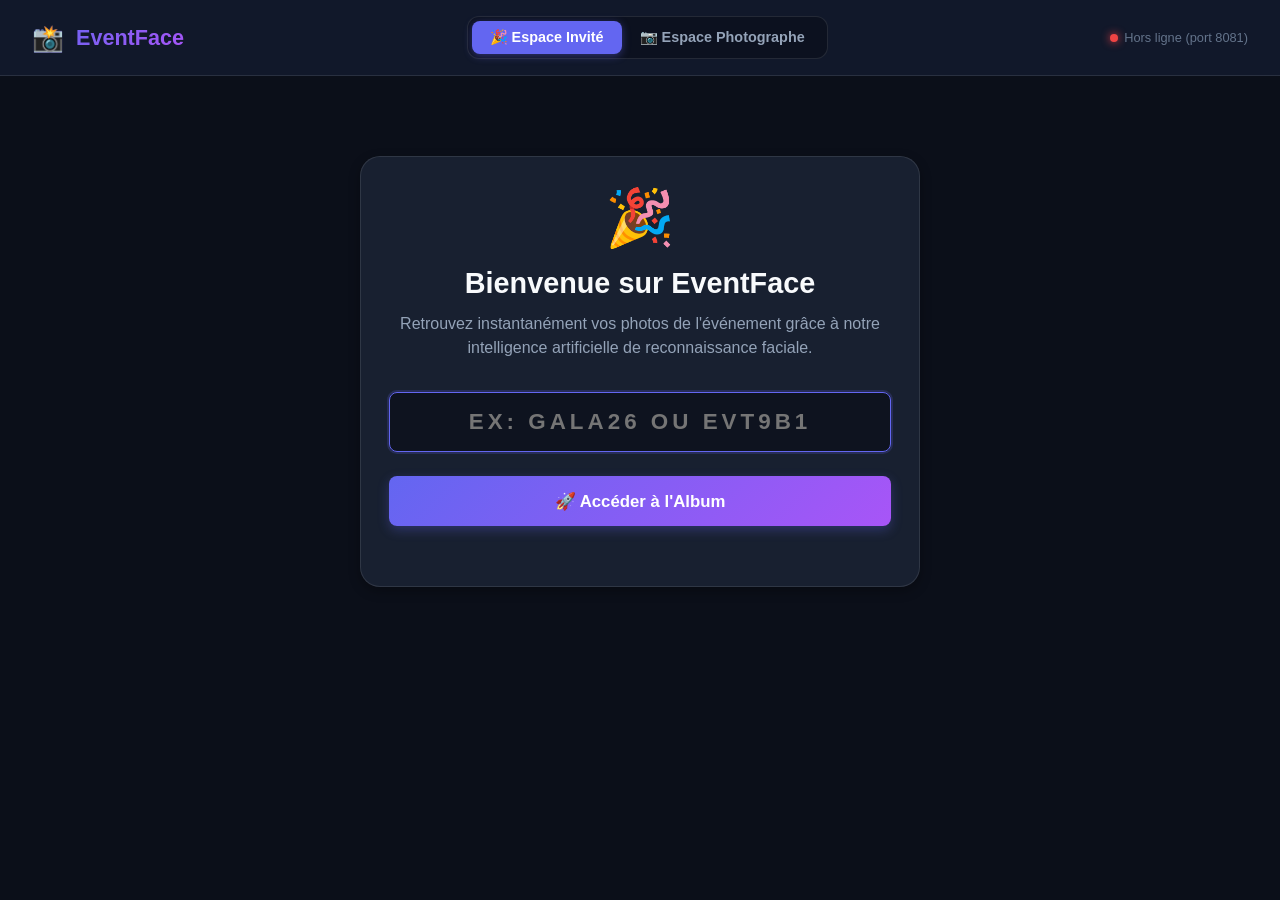
==== frontend/index.html @ ec7cdd5a "feat: complete project with Step 4 (vector facial search & zip download) and Step 5 (full web fronte" ====
<!DOCTYPE html>
<html lang="fr">
<head>
  <meta charset="UTF-8">
  <meta name="viewport" content="width=device-width, initial-scale=1.0">
  <title>EventFace - Partage & Reconnaissance Faciale pour Événements</title>
  <link rel="stylesheet" href="css/style.css">
  <link rel="icon" href="data:image/svg+xml,<svg xmlns=%22http://www.w3.org/2000/svg%22 viewBox=%220%22%20%22100%22%20%22100%22><text y=%22.9em%22 font-size=%2290%22>📸</text></svg>">
</head>
<body>

  <!-- NAVBAR -->
  <header class="navbar">
    <div class="brand" onclick="window.location.reload()">
      <span class="brand-icon">📸</span>
      <span>EventFace</span>
    </div>

    <div class="nav-tabs">
      <button class="nav-tab active" data-tab="guest">🎉 Espace Invité</button>
      <button class="nav-tab" data-tab="photographer">📷 Espace Photographe</button>
    </div>

    <div id="api-status" class="status-badge">
      <span class="status-dot"></span> Vérification...
    </div>
  </header>

  <!-- CONTENU PRINCIPAL -->
  <main class="container">

    <!-- ========================================== -->
    <!-- 1. VUE INVITÉ (PAR DÉFAUT) -->
    <!-- ========================================== -->
    <section id="guest-view">
      
      <!-- ÉCRAN D'ACCUEIL INVITÉ (Saisie du Code) -->
      <div id="guest-welcome-screen" class="card" style="max-width:560px; margin:3rem auto; text-align:center;">
        <div style="font-size:3.5rem; margin-bottom:1rem;">🎉</div>
        <h1 style="font-size:1.8rem; font-weight:800; margin-bottom:0.75rem;">Bienvenue sur EventFace</h1>
        <p style="color:var(--text-secondary); margin-bottom:2rem; line-height:1.5;">
          Retrouvez instantanément vos photos de l'événement grâce à notre intelligence artificielle de reconnaissance faciale.
        </p>

        <form id="guest-code-form">
          <div class="form-group" style="margin-bottom:1.5rem;">
            <input 
              type="text" 
              id="guest-code-input" 
              class="form-input" 
              placeholder="Ex: GALA26 ou EVT9B1" 
              style="text-align:center; font-size:1.4rem; letter-spacing:4px; text-transform:uppercase; font-weight:700; height:60px;" 
              maxlength="8" 
              required
              autofocus
            />
          </div>
          <button type="submit" class="btn btn-primary" style="width:100%; height:50px; font-size:1.05rem; justify-content:center;">
            🚀 Accéder à l'Album
          </button>
        </form>

        <div id="guest-recent-events" style="margin-top:2rem; text-align:left;"></div>
      </div>

      <!-- ÉCRAN GALERIE INVITÉ -->
      <div id="guest-gallery-screen" style="display:none;">
        
        <!-- En-tête de l'événement -->
        <div class="card" style="margin-bottom:1.5rem;">
          <div style="display:flex; justify-content:space-between; align-items:flex-start; flex-wrap:wrap; gap:1rem;">
            <div>
              <div style="display:flex; align-items:center; gap:0.75rem; margin-bottom:0.5rem;">
                <h1 id="guest-event-title" style="font-size:1.6rem; font-weight:800;">Titre de l'événement</h1>
                <span id="guest-event-code" class="event-code-badge">CODE</span>
              </div>
              <p id="guest-event-date" style="color:var(--text-secondary); font-size:0.9rem;">📅 Date</p>
            </div>
            
            <div style="display:flex; gap:0.75rem; flex-wrap:wrap;">
              <button class="btn btn-primary" onclick="openSelfieModal()">
                ✨ Trouver mes photos (Selfie IA)
              </button>
              <button class="btn btn-secondary" onclick="downloadAllZip()">
                📥 Tout télécharger (ZIP)
              </button>
              <button class="btn btn-secondary" onclick="exitGuestEvent()">
                🚪 Quitter l'événement
              </button>
            </div>
          </div>
        </div>

        <!-- Bannière de filtre de recherche active -->
        <div id="search-filter-banner" class="card" style="display:none; background:rgba(16, 185, 129, 0.15); border-color:#10b981; padding:1rem 1.5rem; margin-bottom:1.5rem; justify-content:space-between; align-items:center;">
          <div style="display:flex; align-items:center; gap:0.75rem;">
            <span style="font-size:1.5rem;">🎯</span>
            <div>
              <h4 id="search-matches-text" style="color:#10b981; font-weight:700;">Recherche faciale active</h4>
              <p style="color:var(--text-secondary); font-size:0.85rem;">Seules les photos où votre visage a été reconnu sont affichées.</p>
            </div>
          </div>
          <button class="btn btn-secondary btn-sm" onclick="resetGuestSearch()">
            ✖️ Voir tout l'album
          </button>
        </div>

        <!-- Barre d'action de sélection multiple -->
        <div id="selection-action-bar" class="card" style="display:none; position:sticky; top:80px; z-index:90; padding:0.75rem 1.5rem; margin-bottom:1.5rem; background:rgba(30, 41, 59, 0.95); justify-content:space-between; align-items:center;">
          <div style="display:flex; align-items:center; gap:1rem;">
            <span id="selected-count-label" style="font-weight:700; color:#a5b4fc;">0 sélectionnée(s)</span>
            <button class="btn btn-secondary btn-sm" onclick="selectAllPhotos()">Tout cocher</button>
            <button class="btn btn-secondary btn-sm" onclick="clearSelection()">Désélectionner</button>
          </div>
          <button id="btn-download-selected" class="btn btn-success btn-sm" onclick="downloadSelectedZip()">
            📦 Télécharger la sélection (ZIP)
          </button>
        </div>

        <!-- Grille des photos -->
        <div style="display:flex; justify-content:space-between; align-items:center; margin-bottom:1rem;">
          <span style="color:var(--text-secondary); font-size:0.9rem;" id="guest-photo-counter">0 photo(s)</span>
        </div>
        <div id="guest-photos-grid" class="gallery-grid"></div>

      </div>

    </section>


    <!-- ========================================== -->
    <!-- 2. VUE PHOTOGRAPHE -->
    <!-- ========================================== -->
    <section id="photographer-view" style="display:none;">
      
      <!-- Création d'événement -->
      <div class="card">
        <div class="card-header">
          <h2 class="card-title">➕ Créer un nouvel événement</h2>
        </div>
        <form id="create-event-form" style="display:grid; grid-template-columns: 1fr 1fr; gap:1rem;">
          <div class="form-group" style="grid-column:1;">
            <label class="form-label" for="event-title">Titre de l'événement *</label>
            <input type="text" id="event-title" class="form-input" placeholder="Ex: Mariage Sophie & Marc, Gala 2026..." required />
          </div>
          <div class="form-group" style="grid-column:2;">
            <label class="form-label" for="event-date">Date de l'événement *</label>
            <input type="date" id="event-date" class="form-input" required />
          </div>
          <div class="form-group" style="grid-column:1/-1;">
            <label class="form-label" for="event-description">Description (optionnelle)</label>
            <textarea id="event-description" class="form-textarea" rows="2" placeholder="Informations pour les invités..."></textarea>
          </div>
          <div style="grid-column:1/-1;">
            <button type="submit" class="btn btn-primary">
              ✨ Créer l'Événement & Générer le Code
            </button>
          </div>
        </form>
      </div>

      <!-- Section de gestion de photos (quand un événement est sélectionné) -->
      <div id="manage-event-section" class="card" style="display:none; border-color:var(--accent-primary);">
        <div class="card-header">
          <div>
            <h2 class="card-title">
              📷 Album : <span id="manage-event-title" style="color:var(--text-primary); font-weight:800;"></span>
            </h2>
            <p style="color:var(--text-secondary); font-size:0.85rem; margin-top:4px;">
              Code invité : <span id="manage-event-code" class="event-code-badge"></span>
            </p>
          </div>
          <span id="photographer-photo-count" style="color:var(--text-muted); font-size:0.9rem;">0 photo(s)</span>
        </div>

        <!-- Zone de téléversement Drag & Drop -->
        <div id="photo-dropzone" class="dropzone">
          <div class="dropzone-icon">☁️</div>
          <h3 style="font-size:1.15rem; font-weight:700; margin-bottom:0.4rem;">
            Glissez-déposez vos photos ici
          </h3>
          <p style="color:var(--text-secondary); font-size:0.9rem; margin-bottom:1rem;">
            ou cliquez pour parcourir vos fichiers (formats JPEG, PNG acceptés)
          </p>
          <button type="button" class="btn btn-secondary btn-sm" onclick="event.stopPropagation(); document.getElementById('photo-file-input').click();">
            📂 Parcourir les photos
          </button>
          <input type="file" id="photo-file-input" multiple accept="image/*" style="display:none;" />
        </div>

        <!-- Barre de progression de l'upload -->
        <div id="upload-progress-container" style="display:none; margin-top:1.5rem;">
          <div style="display:flex; justify-content:space-between; font-size:0.85rem; margin-bottom:0.4rem;">
            <span id="upload-progress-text" style="color:var(--text-secondary);">Envoi en cours...</span>
          </div>
          <div style="height:8px; background:rgba(255,255,255,0.1); border-radius:4px; overflow:hidden;">
            <div id="upload-progress-bar" style="height:100%; width:0%; background:var(--accent-gradient); transition:width 0.3s ease;"></div>
          </div>
        </div>

        <!-- Galerie des photos du photographe -->
        <h3 style="font-size:1.1rem; font-weight:700; margin:1.75rem 0 1rem 0;">Photos enregistrées</h3>
        <div id="photographer-photos-grid" class="gallery-grid"></div>
      </div>

      <!-- Liste de tous les événements -->
      <div class="card">
        <div class="card-header">
          <h2 class="card-title">📁 Tous mes événements</h2>
          <button class="btn btn-secondary btn-sm" onclick="loadEvents()">🔄 Rafraîchir</button>
        </div>
        <div id="photographer-events-grid" class="events-grid"></div>
      </div>

    </section>

  </main>


  <!-- ========================================== -->
  <!-- MODAL : RECHERCHE PAR SELFIE (IA) -->
  <!-- ========================================== -->
  <div id="selfie-modal" class="modal-backdrop" style="display:none;">
    <div class="modal-content">
      <div style="display:flex; justify-content:space-between; align-items:center; margin-bottom:1.5rem;">
        <h2 style="font-size:1.35rem; font-weight:700; display:flex; align-items:center; gap:0.5rem;">
          ✨ Trouver mes photos par IA
        </h2>
        <button class="btn btn-secondary btn-sm" onclick="closeSelfieModal()">✖</button>
      </div>

      <div style="display:flex; gap:0.5rem; margin-bottom:1.25rem;">
        <button class="btn btn-secondary btn-sm" style="flex:1;" onclick="switchSelfieMode('upload')">
          📁 Importer un selfie
        </button>
        <button class="btn btn-secondary btn-sm" style="flex:1;" onclick="switchSelfieMode('camera')">
          📷 Prendre avec la webcam
        </button>
      </div>

      <!-- Mode 1 : Importer un selfie -->
      <div id="selfie-upload-pane" style="text-align:center; padding:1.5rem; border:2px dashed var(--border-color); border-radius:var(--radius-md);">
        <p style="font-size:2.5rem; margin-bottom:0.75rem;">🤳</p>
        <p style="color:var(--text-secondary); font-size:0.9rem; margin-bottom:1.25rem;">
          Importez une photo où votre visage est bien visible et éclairé.
        </p>
        <label class="btn btn-primary" style="cursor:pointer;">
          Choisir une photo
          <input type="file" accept="image/*" style="display:none;" onchange="handleSelfieFileSelected(this)" />
        </label>
      </div>

      <!-- Mode 2 : Webcam directe -->
      <div id="selfie-camera-pane" style="display:none; text-align:center;">
        <div class="scanning-box" style="margin-bottom:1rem;">
          <video id="webcam-video" class="video-preview" autoplay playsinline muted></video>
        </div>
        <button class="btn btn-success" style="width:100%; justify-content:center; height:45px;" onclick="captureWebcamPhoto()">
          📸 Capturer & Rechercher
        </button>
      </div>

      <!-- Réglage du seuil de sensibilité -->
      <div style="margin-top:1.5rem; padding-top:1.25rem; border-top:1px solid var(--border-color);">
        <div style="display:flex; justify-content:space-between; font-size:0.85rem; color:var(--text-secondary); margin-bottom:0.4rem;">
          <span>Sensibilité de reconnaissance :</span>
          <span id="threshold-val">Normale (45%)</span>
        </div>
        <input 
          type="range" 
          id="selfie-threshold" 
          min="0.30" 
          max="0.75" 
          step="0.05" 
          value="0.45" 
          style="width:100%; accent-color:var(--accent-primary);"
          oninput="document.getElementById('threshold-val').innerText = (this.value < 0.40 ? 'Très tolérant' : this.value > 0.60 ? 'Strict' : 'Normale') + ' (' + Math.round(this.value * 100) + '%)'"
        />
      </div>

      <!-- Animation de scan biométrique en cours -->
      <div id="selfie-scanning-overlay" style="display:none; position:absolute; inset:0; background:rgba(19, 27, 46, 0.95); border-radius:var(--radius-lg); flex-direction:column; align-items:center; justify-content:center; z-index:10;">
        <div style="font-size:3rem; margin-bottom:1rem; animation:pulse 1.5s infinite;">🔍</div>
        <h3 style="font-size:1.2rem; font-weight:700; margin-bottom:0.5rem;">Analyse biométrique en cours...</h3>
        <p style="color:var(--text-secondary); font-size:0.9rem;">Extraction du vecteur ArcFace 512D et comparaison vectorielle pgvector</p>
      </div>

    </div>
  </div>


  <!-- ========================================== -->
  <!-- MODAL : VISIONNEUSE PLEIN ÉCRAN (LIGHTBOX) -->
  <!-- ========================================== -->
  <div id="lightbox-modal" class="modal-backdrop" style="display:none;" onclick="closeLightbox()">
    <div class="lightbox-img-container" onclick="event.stopPropagation()">
      <button class="lightbox-close" onclick="closeLightbox()">✖</button>
      <img id="lightbox-image" class="lightbox-img" src="" alt="Photo plein écran" />
      
      <div style="position:absolute; bottom:20px; display:flex; gap:1rem; align-items:center;">
        <button class="btn btn-secondary btn-sm" onclick="lightboxNav(-1)">◀ Précédente</button>
        <a id="lightbox-download-btn" class="btn btn-primary btn-sm" href="" download>⬇️ Télécharger HD</a>
        <button class="btn btn-secondary btn-sm" onclick="lightboxNav(1)">Suivante ▶</button>
      </div>
    </div>
  </div>

  <script src="js/app.js"></script>
</body>
</html>
---- frontend/css/style.css ----
:root {
  --bg-primary: #0b0f19;
  --bg-secondary: #131b2e;
  --bg-card: rgba(30, 41, 59, 0.7);
  --border-color: rgba(255, 255, 255, 0.1);
  --text-primary: #f8fafc;
  --text-secondary: #94a3b8;
  --text-muted: #64748b;
  --accent-primary: #6366f1;
  --accent-hover: #4f46e5;
  --accent-gradient: linear-gradient(135deg, #6366f1 0%, #a855f7 100%);
  --success: #10b981;
  --warning: #f59e0b;
  --danger: #ef4444;
  --radius-sm: 8px;
  --radius-md: 12px;
  --radius-lg: 20px;
  --shadow-sm: 0 2px 4px rgba(0, 0, 0, 0.2);
  --shadow-md: 0 4px 12px rgba(0, 0, 0, 0.3);
  --shadow-lg: 0 10px 25px rgba(0, 0, 0, 0.4);
}

* {
  box-sizing: border-box;
  margin: 0;
  padding: 0;
  font-family: -apple-system, BlinkMacSystemFont, "Segoe UI", Roboto, Helvetica, Arial, sans-serif;
}

body {
  background-color: var(--bg-primary);
  color: var(--text-primary);
  min-height: 100vh;
  display: flex;
  flex-direction: column;
  overflow-x: hidden;
}

/* NAVBAR */
.navbar {
  display: flex;
  align-items: center;
  justify-content: space-between;
  padding: 1rem 2rem;
  background: rgba(19, 27, 46, 0.85);
  backdrop-filter: blur(12px);
  border-bottom: 1px solid var(--border-color);
  position: sticky;
  top: 0;
  z-index: 100;
}

.brand {
  display: flex;
  align-items: center;
  gap: 0.75rem;
  font-size: 1.35rem;
  font-weight: 700;
  background: var(--accent-gradient);
  -webkit-background-clip: text;
  -webkit-text-fill-color: transparent;
  cursor: pointer;
}

.brand-icon {
  font-size: 1.6rem;
  -webkit-text-fill-color: initial;
}

.nav-tabs {
  display: flex;
  background: rgba(11, 15, 25, 0.6);
  padding: 4px;
  border-radius: var(--radius-md);
  border: 1px solid var(--border-color);
}

.nav-tab {
  background: transparent;
  border: none;
  color: var(--text-secondary);
  padding: 8px 18px;
  border-radius: var(--radius-sm);
  font-weight: 600;
  font-size: 0.9rem;
  cursor: pointer;
  transition: all 0.2s ease;
}

.nav-tab.active {
  background: var(--accent-primary);
  color: #fff;
  box-shadow: 0 2px 8px rgba(99, 102, 241, 0.4);
}

.status-badge {
  display: flex;
  align-items: center;
  gap: 6px;
  font-size: 0.8rem;
  color: var(--text-muted);
}

.status-dot {
  width: 8px;
  height: 8px;
  background: var(--success);
  border-radius: 50%;
  box-shadow: 0 0 8px var(--success);
}

/* MAIN CONTAINER */
.container {
  max-width: 1280px;
  width: 100%;
  margin: 0 auto;
  padding: 2rem;
  flex: 1;
}

/* CARDS */
.card {
  background: var(--bg-card);
  backdrop-filter: blur(16px);
  border: 1px solid var(--border-color);
  border-radius: var(--radius-lg);
  padding: 1.75rem;
  box-shadow: var(--shadow-md);
  margin-bottom: 2rem;
}

.card-header {
  display: flex;
  justify-content: space-between;
  align-items: center;
  margin-bottom: 1.5rem;
}

.card-title {
  font-size: 1.25rem;
  font-weight: 700;
  display: flex;
  align-items: center;
  gap: 0.5rem;
}

/* BUTTONS */
.btn {
  display: inline-flex;
  align-items: center;
  gap: 0.5rem;
  padding: 0.65rem 1.25rem;
  border-radius: var(--radius-sm);
  font-weight: 600;
  font-size: 0.9rem;
  cursor: pointer;
  transition: all 0.2s ease;
  border: none;
}

.btn-primary {
  background: var(--accent-gradient);
  color: #fff;
  box-shadow: 0 4px 12px rgba(99, 102, 241, 0.3);
}

.btn-primary:hover {
  opacity: 0.95;
  transform: translateY(-1px);
}

.btn-secondary {
  background: rgba(255, 255, 255, 0.08);
  color: var(--text-primary);
  border: 1px solid var(--border-color);
}

.btn-secondary:hover {
  background: rgba(255, 255, 255, 0.15);
}

.btn-success {
  background: #059669;
  color: #fff;
}

.btn-success:hover {
  background: #10b981;
}

.btn-sm {
  padding: 0.4rem 0.8rem;
  font-size: 0.8rem;
}

/* FORM INPUTS */
.form-group {
  margin-bottom: 1.25rem;
}

.form-label {
  display: block;
  font-size: 0.85rem;
  font-weight: 600;
  color: var(--text-secondary);
  margin-bottom: 0.4rem;
}

.form-input, .form-textarea {
  width: 100%;
  background: rgba(11, 15, 25, 0.7);
  border: 1px solid var(--border-color);
  border-radius: var(--radius-sm);
  padding: 0.75rem 1rem;
  color: #fff;
  font-size: 0.95rem;
  outline: none;
  transition: border-color 0.2s ease;
}

.form-input:focus, .form-textarea:focus {
  border-color: var(--accent-primary);
  box-shadow: 0 0 0 2px rgba(99, 102, 241, 0.2);
}

/* UPLOAD DROPZONE */
.dropzone {
  border: 2px dashed rgba(99, 102, 241, 0.4);
  background: rgba(99, 102, 241, 0.03);
  border-radius: var(--radius-lg);
  padding: 3rem 2rem;
  text-align: center;
  cursor: pointer;
  transition: all 0.2s ease;
}

.dropzone:hover, .dropzone.dragover {
  border-color: var(--accent-primary);
  background: rgba(99, 102, 241, 0.08);
  transform: scale(1.005);
}

.dropzone-icon {
  font-size: 3rem;
  margin-bottom: 0.75rem;
}

/* EVENTS GRID */
.events-grid {
  display: grid;
  grid-template-columns: repeat(auto-fill, minmax(320px, 1fr));
  gap: 1.5rem;
}

.event-card {
  background: var(--bg-card);
  border: 1px solid var(--border-color);
  border-radius: var(--radius-md);
  padding: 1.25rem;
  transition: all 0.2s ease;
  display: flex;
  flex-direction: column;
  justify-content: space-between;
}

.event-card:hover {
  border-color: var(--accent-primary);
  transform: translateY(-2px);
  box-shadow: var(--shadow-md);
}

.event-code-badge {
  display: inline-flex;
  align-items: center;
  gap: 6px;
  background: rgba(99, 102, 241, 0.15);
  border: 1px solid rgba(99, 102, 241, 0.3);
  color: #a5b4fc;
  padding: 4px 10px;
  border-radius: 6px;
  font-family: monospace;
  font-weight: 700;
  font-size: 0.95rem;
  letter-spacing: 1px;
}

/* GALLERY GRID */
.gallery-grid {
  display: grid;
  grid-template-columns: repeat(auto-fill, minmax(240px, 1fr));
  gap: 1.25rem;
}

.photo-item {
  position: relative;
  border-radius: var(--radius-md);
  overflow: hidden;
  background: #1e293b;
  aspect-ratio: 1;
  border: 1px solid var(--border-color);
  box-shadow: var(--shadow-sm);
  cursor: pointer;
  transition: transform 0.2s ease, box-shadow 0.2s ease;
}

.photo-item:hover {
  transform: scale(1.02);
  box-shadow: var(--shadow-lg);
}

.photo-img {
  width: 100%;
  height: 100%;
  object-fit: cover;
  display: block;
}

.photo-overlay {
  position: absolute;
  inset: 0;
  background: linear-gradient(to top, rgba(0, 0, 0, 0.8) 0%, transparent 60%);
  opacity: 0;
  transition: opacity 0.2s ease;
  display: flex;
  flex-direction: column;
  justify-content: space-between;
  padding: 12px;
}

.photo-item:hover .photo-overlay {
  opacity: 1;
}

.photo-checkbox {
  align-self: flex-start;
  width: 22px;
  height: 22px;
  accent-color: var(--accent-primary);
  cursor: pointer;
}

.photo-match-badge {
  position: absolute;
  top: 10px;
  right: 10px;
  background: rgba(16, 185, 129, 0.95);
  color: #fff;
  font-size: 0.75rem;
  font-weight: 700;
  padding: 4px 8px;
  border-radius: 12px;
  box-shadow: 0 2px 6px rgba(0, 0, 0, 0.3);
}

/* MODAL & LIGHTBOX */
.modal-backdrop {
  position: fixed;
  inset: 0;
  background: rgba(0, 0, 0, 0.85);
  backdrop-filter: blur(8px);
  display: flex;
  align-items: center;
  justify-content: center;
  z-index: 1000;
  padding: 1.5rem;
}

.modal-content {
  background: var(--bg-secondary);
  border: 1px solid var(--border-color);
  border-radius: var(--radius-lg);
  max-width: 650px;
  width: 100%;
  padding: 2rem;
  box-shadow: var(--shadow-lg);
  position: relative;
  max-height: 90vh;
  overflow-y: auto;
}

.lightbox-img-container {
  max-width: 90vw;
  max-height: 85vh;
  display: flex;
  align-items: center;
  justify-content: center;
  position: relative;
}

.lightbox-img {
  max-width: 100%;
  max-height: 85vh;
  object-fit: contain;
  border-radius: var(--radius-md);
  box-shadow: 0 0 30px rgba(0, 0, 0, 0.7);
}

.lightbox-close {
  position: absolute;
  top: -40px;
  right: 0;
  background: none;
  border: none;
  color: #fff;
  font-size: 2rem;
  cursor: pointer;
}

/* WEBCAM PREVIEW */
.video-preview {
  width: 100%;
  max-height: 340px;
  border-radius: var(--radius-md);
  background: #000;
  object-fit: cover;
  transform: scaleX(-1); /* Effet miroir naturel */
}

/* SCANNING ANIMATION */
.scanning-box {
  position: relative;
  overflow: hidden;
  border-radius: var(--radius-md);
}

.scan-laser {
  position: absolute;
  top: 0;
  left: 0;
  width: 100%;
  height: 4px;
  background: linear-gradient(90deg, transparent, #10b981, #6366f1, transparent);
  box-shadow: 0 0 15px #6366f1;
  animation: scanMove 1.8s infinite linear;
}

@keyframes scanMove {
  0% { top: 0; opacity: 0; }
  10% { opacity: 1; }
  90% { opacity: 1; }
  100% { top: 100%; opacity: 0; }
}

/* RESPONSIVE */
@media (max-width: 768px) {
  .navbar {
    padding: 0.75rem 1rem;
  }
  .container {
    padding: 1rem;
  }
  .gallery-grid {
    grid-template-columns: repeat(auto-fill, minmax(160px, 1fr));
  }
}
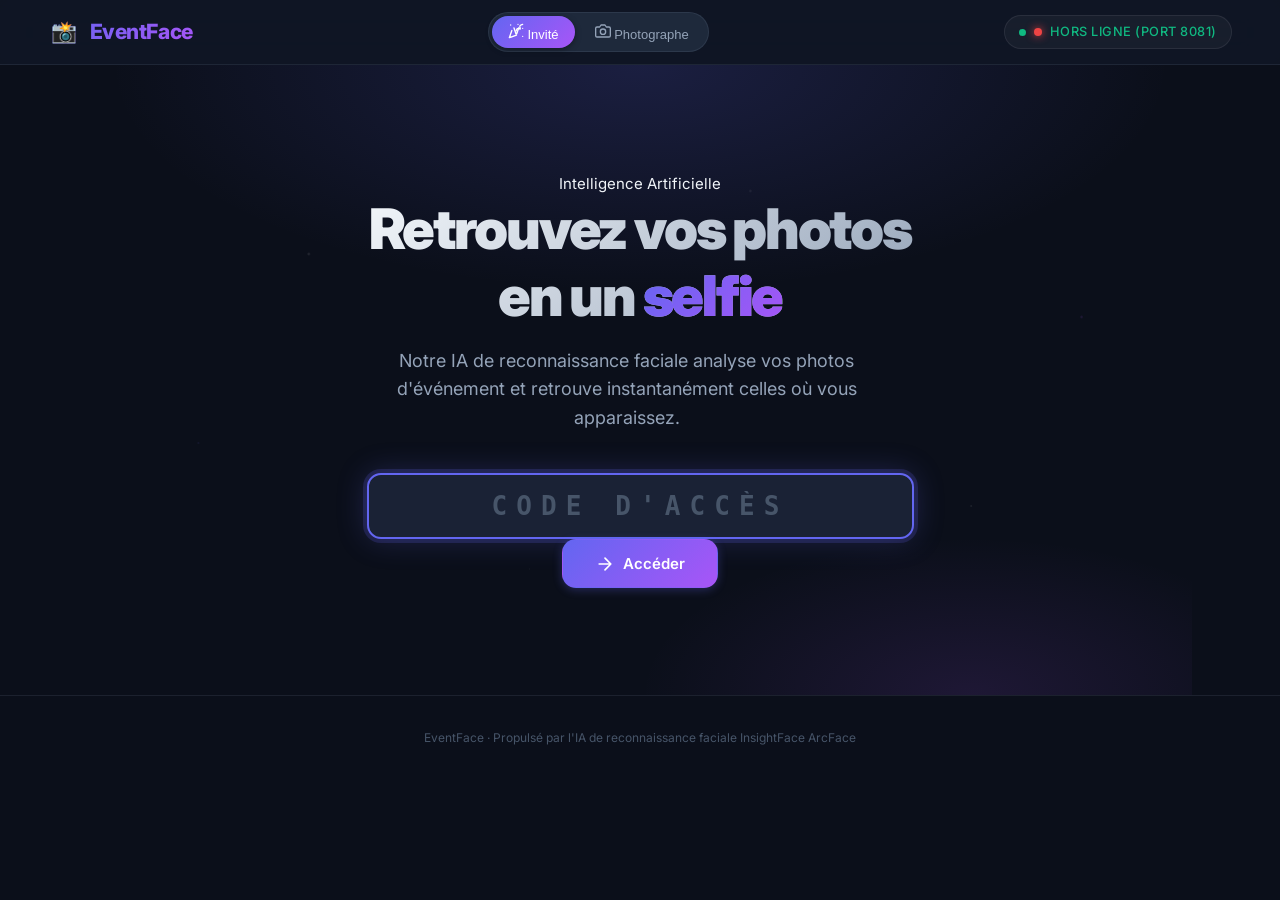
==== commit 90aec24c: "feat(ui): premium UI/UX redesign, toast system and fix MinIO presigned URL signature" ====
--- a/frontend/index.html
+++ b/frontend/index.html
@@ -1,310 +1,483 @@
 <!DOCTYPE html>
 <html lang="fr">
 <head>
-  <meta charset="UTF-8">
-  <meta name="viewport" content="width=device-width, initial-scale=1.0">
-  <title>EventFace - Partage & Reconnaissance Faciale pour Événements</title>
-  <link rel="stylesheet" href="css/style.css">
-  <link rel="icon" href="data:image/svg+xml,<svg xmlns=%22http://www.w3.org/2000/svg%22 viewBox=%220%22%20%22100%22%20%22100%22><text y=%22.9em%22 font-size=%2290%22>📸</text></svg>">
+  <meta charset="UTF-8" />
+  <meta name="viewport" content="width=device-width, initial-scale=1.0" />
+  <title>EventFace — Vos photos d'événement, retrouvées par IA</title>
+
+  <!-- Google Fonts — Inter -->
+  <link rel="preconnect" href="https://fonts.googleapis.com" />
+  <link rel="preconnect" href="https://fonts.gstatic.com" crossorigin />
+  <link href="https://fonts.googleapis.com/css2?family=Inter:wght@300;400;500;600;700;800;900&display=swap" rel="stylesheet" />
+
+  <!-- Favicon — camera emoji SVG data URI -->
+  <link rel="icon" type="image/svg+xml" href="data:image/svg+xml,<svg xmlns='http://www.w3.org/2000/svg' viewBox='0 0 100 100'><text y='.9em' font-size='90'>📸</text></svg>" />
+
+  <!-- Stylesheet -->
+  <link rel="stylesheet" href="css/style.css" />
 </head>
 <body>
 
-  <!-- NAVBAR -->
+  <!-- ============================================================
+       TOAST CONTAINER — fixed top-right notification area
+       ============================================================ -->
+  <div id="toast-container" class="toast-container"></div>
+
+
+  <!-- ============================================================
+       NAVBAR
+       ============================================================ -->
   <header class="navbar">
+    <!-- Brand -->
     <div class="brand" onclick="window.location.reload()">
       <span class="brand-icon">📸</span>
       <span>EventFace</span>
     </div>
 
-    <div class="nav-tabs">
-      <button class="nav-tab active" data-tab="guest">🎉 Espace Invité</button>
-      <button class="nav-tab" data-tab="photographer">📷 Espace Photographe</button>
-    </div>
-
+    <!-- Tab navigation -->
+    <nav class="nav-tabs">
+      <button class="nav-tab active" data-tab="guest">
+        <svg width="16" height="16" viewBox="0 0 24 24" fill="none" stroke="currentColor" stroke-width="2" stroke-linecap="round" stroke-linejoin="round">
+          <path d="M5.8 11.3L2 22l10.7-3.8"/>
+          <path d="M4 3h.01"/>
+          <path d="M22 8h.01"/>
+          <path d="M15 2h.01"/>
+          <path d="M22 20h.01"/>
+          <path d="M22 2l-2.24.75a2.9 2.9 0 00-1.96 3.12v0L18.4 9l-2.53-.75a2.9 2.9 0 00-3.12 1.96v0L12 12"/>
+          <path d="M9 7.5l3 9M12.98 16.5l3-9"/>
+        </svg>
+        Invité
+      </button>
+      <button class="nav-tab" data-tab="photographer">
+        <svg width="16" height="16" viewBox="0 0 24 24" fill="none" stroke="currentColor" stroke-width="2" stroke-linecap="round" stroke-linejoin="round">
+          <path d="M23 19a2 2 0 01-2 2H3a2 2 0 01-2-2V8a2 2 0 012-2h4l2-3h6l2 3h4a2 2 0 012 2z"/>
+          <circle cx="12" cy="13" r="4"/>
+        </svg>
+        Photographe
+      </button>
+    </nav>
+
+    <!-- API connection status -->
     <div id="api-status" class="status-badge">
-      <span class="status-dot"></span> Vérification...
+      <span class="status-dot"></span>
+      <span>Connexion...</span>
     </div>
   </header>
 
-  <!-- CONTENU PRINCIPAL -->
+
+  <!-- ============================================================
+       MAIN CONTENT
+       ============================================================ -->
   <main class="container">
 
-    <!-- ========================================== -->
-    <!-- 1. VUE INVITÉ (PAR DÉFAUT) -->
-    <!-- ========================================== -->
+    <!-- ==========================================================
+         GUEST VIEW
+         ========================================================== -->
     <section id="guest-view">
-      
-      <!-- ÉCRAN D'ACCUEIL INVITÉ (Saisie du Code) -->
-      <div id="guest-welcome-screen" class="card" style="max-width:560px; margin:3rem auto; text-align:center;">
-        <div style="font-size:3.5rem; margin-bottom:1rem;">🎉</div>
-        <h1 style="font-size:1.8rem; font-weight:800; margin-bottom:0.75rem;">Bienvenue sur EventFace</h1>
-        <p style="color:var(--text-secondary); margin-bottom:2rem; line-height:1.5;">
-          Retrouvez instantanément vos photos de l'événement grâce à notre intelligence artificielle de reconnaissance faciale.
-        </p>
-
-        <form id="guest-code-form">
-          <div class="form-group" style="margin-bottom:1.5rem;">
-            <input 
-              type="text" 
-              id="guest-code-input" 
-              class="form-input" 
-              placeholder="Ex: GALA26 ou EVT9B1" 
-              style="text-align:center; font-size:1.4rem; letter-spacing:4px; text-transform:uppercase; font-weight:700; height:60px;" 
-              maxlength="8" 
-              required
-              autofocus
-            />
-          </div>
-          <button type="submit" class="btn btn-primary" style="width:100%; height:50px; font-size:1.05rem; justify-content:center;">
-            🚀 Accéder à l'Album
+
+      <!-- ── Welcome Screen ── -->
+      <div id="guest-welcome-screen" class="hero">
+        <div class="hero-content">
+          <div class="hero-badge">Intelligence Artificielle</div>
+
+          <h1 class="hero-title">
+            Retrouvez vos photos<br>en un <span class="text-gradient">selfie</span>
+          </h1>
+
+          <p class="hero-subtitle">
+            Notre IA de reconnaissance faciale analyse vos photos d'événement
+            et retrouve instantanément celles où vous apparaissez.
+          </p>
+
+          <!-- Access code form -->
+          <form id="guest-code-form" class="code-form">
+            <div class="code-input-wrapper">
+              <input
+                type="text"
+                id="guest-code-input"
+                class="form-input form-input-code"
+                placeholder="CODE D'ACCÈS"
+                maxlength="8"
+                required
+                autofocus
+                autocomplete="off"
+                spellcheck="false"
+              />
+              <button type="submit" class="btn btn-primary btn-lg">
+                <svg width="20" height="20" viewBox="0 0 24 24" fill="none" stroke="currentColor" stroke-width="2" stroke-linecap="round" stroke-linejoin="round">
+                  <path d="M5 12h14M12 5l7 7-7 7"/>
+                </svg>
+                Accéder
+              </button>
+            </div>
+          </form>
+
+          <!-- Recent events (populated by JS) -->
+          <div id="guest-recent-events" class="recent-events"></div>
+        </div>
+      </div>
+
+      <!-- ── Gallery Screen (hidden by default) ── -->
+      <div id="guest-gallery-screen" style="display:none;">
+
+        <!-- Event Header Card -->
+        <div class="card event-header-card">
+          <div class="event-header-info">
+            <div>
+              <h1 id="guest-event-title" class="event-title">Événement</h1>
+              <div class="event-meta">
+                <span id="guest-event-code" class="event-code-badge">CODE</span>
+                <span id="guest-event-date" class="event-date">
+                  <svg width="14" height="14" viewBox="0 0 24 24" fill="none" stroke="currentColor" stroke-width="2" stroke-linecap="round" stroke-linejoin="round">
+                    <rect x="3" y="4" width="18" height="18" rx="2"/>
+                    <path d="M16 2v4M8 2v4M3 10h18"/>
+                  </svg>
+                  Date
+                </span>
+              </div>
+            </div>
+            <div class="event-actions">
+              <button class="btn btn-primary" onclick="openSelfieModal()">
+                <svg width="18" height="18" viewBox="0 0 24 24" fill="none" stroke="currentColor" stroke-width="2" stroke-linecap="round" stroke-linejoin="round">
+                  <path d="M15 8h.01M12 21a9 9 0 110-18 9 9 0 010 18z"/>
+                  <path d="M9 10a3 3 0 106 0"/>
+                </svg>
+                Trouver mes photos
+              </button>
+              <button class="btn btn-secondary" onclick="downloadAllZip()">
+                <svg width="16" height="16" viewBox="0 0 24 24" fill="none" stroke="currentColor" stroke-width="2" stroke-linecap="round" stroke-linejoin="round">
+                  <path d="M21 15v4a2 2 0 01-2 2H5a2 2 0 01-2-2v-4M7 10l5 5 5-5M12 15V3"/>
+                </svg>
+                Télécharger tout
+              </button>
+              <button class="btn btn-secondary btn-icon" onclick="exitGuestEvent()" title="Quitter">
+                <svg width="18" height="18" viewBox="0 0 24 24" fill="none" stroke="currentColor" stroke-width="2" stroke-linecap="round" stroke-linejoin="round">
+                  <path d="M9 21H5a2 2 0 01-2-2V5a2 2 0 012-2h4M16 17l5-5-5-5M21 12H9"/>
+                </svg>
+              </button>
+            </div>
+          </div>
+        </div>
+
+        <!-- Search Filter Banner (hidden) -->
+        <div id="search-filter-banner" class="search-banner" style="display:none;">
+          <div class="search-banner-content">
+            <div class="search-banner-icon">
+              <svg width="24" height="24" viewBox="0 0 24 24" fill="none" stroke="currentColor" stroke-width="2" stroke-linecap="round" stroke-linejoin="round">
+                <path d="M22 11.08V12a10 10 0 11-5.93-9.14"/>
+                <path d="M22 4L12 14.01l-3-3"/>
+              </svg>
+            </div>
+            <div>
+              <h4 id="search-matches-text">Recherche active</h4>
+              <p>Seules les photos où votre visage a été détecté sont affichées.</p>
+            </div>
+          </div>
+          <button class="btn btn-secondary btn-sm" onclick="resetGuestSearch()">
+            <svg width="14" height="14" viewBox="0 0 24 24" fill="none" stroke="currentColor" stroke-width="2" stroke-linecap="round" stroke-linejoin="round">
+              <path d="M18 6L6 18M6 6l12 12"/>
+            </svg>
+            Voir tout
+          </button>
+        </div>
+
+        <!-- Selection Action Bar (hidden) -->
+        <div id="selection-action-bar" class="selection-bar" style="display:none;">
+          <div class="selection-info">
+            <span id="selected-count-label" class="selection-count">0 sélectionnée(s)</span>
+            <button class="btn btn-secondary btn-sm" onclick="selectAllPhotos()">Tout sélectionner</button>
+            <button class="btn btn-secondary btn-sm" onclick="clearSelection()">Désélectionner</button>
+          </div>
+          <button id="btn-download-selected" class="btn btn-success btn-sm" onclick="downloadSelectedZip()">
+            <svg width="14" height="14" viewBox="0 0 24 24" fill="none" stroke="currentColor" stroke-width="2" stroke-linecap="round" stroke-linejoin="round">
+              <path d="M21 15v4a2 2 0 01-2 2H5a2 2 0 01-2-2v-4M7 10l5 5 5-5M12 15V3"/>
+            </svg>
+            Télécharger la sélection
+          </button>
+        </div>
+
+        <!-- Photo Counter -->
+        <div class="gallery-header">
+          <span id="guest-photo-counter" class="photo-counter">0 photo(s)</span>
+        </div>
+
+        <!-- Photo Grid -->
+        <div id="guest-photos-grid" class="gallery-grid"></div>
+      </div>
+
+    </section>
+
+
+    <!-- ==========================================================
+         PHOTOGRAPHER VIEW
+         ========================================================== -->
+    <section id="photographer-view" style="display:none;">
+
+      <!-- ── Create Event Card ── -->
+      <div class="card">
+        <div class="card-header">
+          <h2 class="card-title">
+            <svg width="20" height="20" viewBox="0 0 24 24" fill="none" stroke="currentColor" stroke-width="2" stroke-linecap="round" stroke-linejoin="round">
+              <circle cx="12" cy="12" r="10"/>
+              <path d="M12 8v8M8 12h8"/>
+            </svg>
+            Nouvel événement
+          </h2>
+        </div>
+        <form id="create-event-form" class="create-event-form">
+          <div class="form-row">
+            <div class="form-group">
+              <label class="form-label" for="event-title">Titre *</label>
+              <input type="text" id="event-title" class="form-input" placeholder="Mariage Sophie &amp; Marc, Gala 2026..." required />
+            </div>
+            <div class="form-group">
+              <label class="form-label" for="event-date">Date *</label>
+              <input type="date" id="event-date" class="form-input" required />
+            </div>
+          </div>
+          <div class="form-group">
+            <label class="form-label" for="event-description">Description</label>
+            <textarea id="event-description" class="form-textarea" rows="2" placeholder="Informations complémentaires..."></textarea>
+          </div>
+          <button type="submit" class="btn btn-primary">
+            <svg width="18" height="18" viewBox="0 0 24 24" fill="none" stroke="currentColor" stroke-width="2" stroke-linecap="round" stroke-linejoin="round">
+              <path d="M12 5v14M5 12h14"/>
+            </svg>
+            Créer l'événement
           </button>
         </form>
-
-        <div id="guest-recent-events" style="margin-top:2rem; text-align:left;"></div>
-      </div>
-
-      <!-- ÉCRAN GALERIE INVITÉ -->
-      <div id="guest-gallery-screen" style="display:none;">
-        
-        <!-- En-tête de l'événement -->
-        <div class="card" style="margin-bottom:1.5rem;">
-          <div style="display:flex; justify-content:space-between; align-items:flex-start; flex-wrap:wrap; gap:1rem;">
-            <div>
-              <div style="display:flex; align-items:center; gap:0.75rem; margin-bottom:0.5rem;">
-                <h1 id="guest-event-title" style="font-size:1.6rem; font-weight:800;">Titre de l'événement</h1>
-                <span id="guest-event-code" class="event-code-badge">CODE</span>
-              </div>
-              <p id="guest-event-date" style="color:var(--text-secondary); font-size:0.9rem;">📅 Date</p>
-            </div>
-            
-            <div style="display:flex; gap:0.75rem; flex-wrap:wrap;">
-              <button class="btn btn-primary" onclick="openSelfieModal()">
-                ✨ Trouver mes photos (Selfie IA)
-              </button>
-              <button class="btn btn-secondary" onclick="downloadAllZip()">
-                📥 Tout télécharger (ZIP)
-              </button>
-              <button class="btn btn-secondary" onclick="exitGuestEvent()">
-                🚪 Quitter l'événement
-              </button>
-            </div>
-          </div>
-        </div>
-
-        <!-- Bannière de filtre de recherche active -->
-        <div id="search-filter-banner" class="card" style="display:none; background:rgba(16, 185, 129, 0.15); border-color:#10b981; padding:1rem 1.5rem; margin-bottom:1.5rem; justify-content:space-between; align-items:center;">
-          <div style="display:flex; align-items:center; gap:0.75rem;">
-            <span style="font-size:1.5rem;">🎯</span>
-            <div>
-              <h4 id="search-matches-text" style="color:#10b981; font-weight:700;">Recherche faciale active</h4>
-              <p style="color:var(--text-secondary); font-size:0.85rem;">Seules les photos où votre visage a été reconnu sont affichées.</p>
-            </div>
-          </div>
-          <button class="btn btn-secondary btn-sm" onclick="resetGuestSearch()">
-            ✖️ Voir tout l'album
-          </button>
-        </div>
-
-        <!-- Barre d'action de sélection multiple -->
-        <div id="selection-action-bar" class="card" style="display:none; position:sticky; top:80px; z-index:90; padding:0.75rem 1.5rem; margin-bottom:1.5rem; background:rgba(30, 41, 59, 0.95); justify-content:space-between; align-items:center;">
-          <div style="display:flex; align-items:center; gap:1rem;">
-            <span id="selected-count-label" style="font-weight:700; color:#a5b4fc;">0 sélectionnée(s)</span>
-            <button class="btn btn-secondary btn-sm" onclick="selectAllPhotos()">Tout cocher</button>
-            <button class="btn btn-secondary btn-sm" onclick="clearSelection()">Désélectionner</button>
-          </div>
-          <button id="btn-download-selected" class="btn btn-success btn-sm" onclick="downloadSelectedZip()">
-            📦 Télécharger la sélection (ZIP)
-          </button>
-        </div>
-
-        <!-- Grille des photos -->
-        <div style="display:flex; justify-content:space-between; align-items:center; margin-bottom:1rem;">
-          <span style="color:var(--text-secondary); font-size:0.9rem;" id="guest-photo-counter">0 photo(s)</span>
-        </div>
-        <div id="guest-photos-grid" class="gallery-grid"></div>
-
-      </div>
-
-    </section>
-
-
-    <!-- ========================================== -->
-    <!-- 2. VUE PHOTOGRAPHE -->
-    <!-- ========================================== -->
-    <section id="photographer-view" style="display:none;">
-      
-      <!-- Création d'événement -->
-      <div class="card">
-        <div class="card-header">
-          <h2 class="card-title">➕ Créer un nouvel événement</h2>
-        </div>
-        <form id="create-event-form" style="display:grid; grid-template-columns: 1fr 1fr; gap:1rem;">
-          <div class="form-group" style="grid-column:1;">
-            <label class="form-label" for="event-title">Titre de l'événement *</label>
-            <input type="text" id="event-title" class="form-input" placeholder="Ex: Mariage Sophie & Marc, Gala 2026..." required />
-          </div>
-          <div class="form-group" style="grid-column:2;">
-            <label class="form-label" for="event-date">Date de l'événement *</label>
-            <input type="date" id="event-date" class="form-input" required />
-          </div>
-          <div class="form-group" style="grid-column:1/-1;">
-            <label class="form-label" for="event-description">Description (optionnelle)</label>
-            <textarea id="event-description" class="form-textarea" rows="2" placeholder="Informations pour les invités..."></textarea>
-          </div>
-          <div style="grid-column:1/-1;">
-            <button type="submit" class="btn btn-primary">
-              ✨ Créer l'Événement & Générer le Code
-            </button>
-          </div>
-        </form>
-      </div>
-
-      <!-- Section de gestion de photos (quand un événement est sélectionné) -->
-      <div id="manage-event-section" class="card" style="display:none; border-color:var(--accent-primary);">
+      </div>
+
+      <!-- ── Manage Event Section (hidden until event selected) ── -->
+      <div id="manage-event-section" class="card" style="display:none;">
         <div class="card-header">
           <div>
             <h2 class="card-title">
-              📷 Album : <span id="manage-event-title" style="color:var(--text-primary); font-weight:800;"></span>
+              <svg width="20" height="20" viewBox="0 0 24 24" fill="none" stroke="currentColor" stroke-width="2" stroke-linecap="round" stroke-linejoin="round">
+                <rect x="3" y="3" width="18" height="18" rx="2"/>
+                <circle cx="8.5" cy="8.5" r="1.5"/>
+                <path d="M21 15l-5-5L5 21"/>
+              </svg>
+              <span id="manage-event-title"></span>
             </h2>
-            <p style="color:var(--text-secondary); font-size:0.85rem; margin-top:4px;">
-              Code invité : <span id="manage-event-code" class="event-code-badge"></span>
-            </p>
-          </div>
-          <span id="photographer-photo-count" style="color:var(--text-muted); font-size:0.9rem;">0 photo(s)</span>
-        </div>
-
-        <!-- Zone de téléversement Drag & Drop -->
+            <div class="event-meta" style="margin-top:0.25rem;">
+              <span>Code invité :</span>
+              <span id="manage-event-code" class="event-code-badge"></span>
+            </div>
+          </div>
+          <span id="photographer-photo-count" class="photo-counter">0 photo(s)</span>
+        </div>
+
+        <!-- Dropzone -->
         <div id="photo-dropzone" class="dropzone">
-          <div class="dropzone-icon">☁️</div>
-          <h3 style="font-size:1.15rem; font-weight:700; margin-bottom:0.4rem;">
-            Glissez-déposez vos photos ici
-          </h3>
-          <p style="color:var(--text-secondary); font-size:0.9rem; margin-bottom:1rem;">
-            ou cliquez pour parcourir vos fichiers (formats JPEG, PNG acceptés)
-          </p>
+          <div class="dropzone-icon">
+            <svg width="48" height="48" viewBox="0 0 24 24" fill="none" stroke="currentColor" stroke-width="1.5" opacity="0.6">
+              <path d="M21 15v4a2 2 0 01-2 2H5a2 2 0 01-2-2v-4"/>
+              <polyline points="17 8 12 3 7 8"/>
+              <line x1="12" y1="3" x2="12" y2="15"/>
+            </svg>
+          </div>
+          <h3 class="dropzone-title">Glissez vos photos ici</h3>
+          <p class="dropzone-hint">ou cliquez pour parcourir · JPEG, PNG</p>
           <button type="button" class="btn btn-secondary btn-sm" onclick="event.stopPropagation(); document.getElementById('photo-file-input').click();">
-            📂 Parcourir les photos
+            Parcourir
           </button>
           <input type="file" id="photo-file-input" multiple accept="image/*" style="display:none;" />
         </div>
 
-        <!-- Barre de progression de l'upload -->
-        <div id="upload-progress-container" style="display:none; margin-top:1.5rem;">
-          <div style="display:flex; justify-content:space-between; font-size:0.85rem; margin-bottom:0.4rem;">
-            <span id="upload-progress-text" style="color:var(--text-secondary);">Envoi en cours...</span>
-          </div>
-          <div style="height:8px; background:rgba(255,255,255,0.1); border-radius:4px; overflow:hidden;">
-            <div id="upload-progress-bar" style="height:100%; width:0%; background:var(--accent-gradient); transition:width 0.3s ease;"></div>
-          </div>
-        </div>
-
-        <!-- Galerie des photos du photographe -->
-        <h3 style="font-size:1.1rem; font-weight:700; margin:1.75rem 0 1rem 0;">Photos enregistrées</h3>
+        <!-- Upload Progress -->
+        <div id="upload-progress-container" class="progress-container" style="display:none;">
+          <div class="progress-header">
+            <span id="upload-progress-text" class="progress-text">Envoi en cours...</span>
+          </div>
+          <div class="progress-track">
+            <div id="upload-progress-bar" class="progress-bar"></div>
+          </div>
+        </div>
+
+        <!-- Photographer photos grid -->
+        <h3 class="section-title">Photos enregistrées</h3>
         <div id="photographer-photos-grid" class="gallery-grid"></div>
       </div>
 
-      <!-- Liste de tous les événements -->
+      <!-- ── All Events List ── -->
       <div class="card">
         <div class="card-header">
-          <h2 class="card-title">📁 Tous mes événements</h2>
-          <button class="btn btn-secondary btn-sm" onclick="loadEvents()">🔄 Rafraîchir</button>
+          <h2 class="card-title">
+            <svg width="20" height="20" viewBox="0 0 24 24" fill="none" stroke="currentColor" stroke-width="2" stroke-linecap="round" stroke-linejoin="round">
+              <path d="M22 19a2 2 0 01-2 2H4a2 2 0 01-2-2V5a2 2 0 012-2h5l2 3h9a2 2 0 012 2z"/>
+            </svg>
+            Mes événements
+          </h2>
+          <button class="btn btn-secondary btn-sm btn-icon" onclick="loadEvents()" title="Rafraîchir">
+            <svg width="16" height="16" viewBox="0 0 24 24" fill="none" stroke="currentColor" stroke-width="2" stroke-linecap="round" stroke-linejoin="round">
+              <path d="M23 4v6h-6M1 20v-6h6"/>
+              <path d="M3.51 9a9 9 0 0114.85-3.36L23 10M1 14l4.64 4.36A9 9 0 0020.49 15"/>
+            </svg>
+          </button>
         </div>
         <div id="photographer-events-grid" class="events-grid"></div>
       </div>
 
     </section>
-
   </main>
 
 
-  <!-- ========================================== -->
-  <!-- MODAL : RECHERCHE PAR SELFIE (IA) -->
-  <!-- ========================================== -->
+  <!-- ============================================================
+       FOOTER
+       ============================================================ -->
+  <footer class="footer">
+    <p>EventFace · Propulsé par l'IA de reconnaissance faciale InsightFace ArcFace</p>
+  </footer>
+
+
+  <!-- ============================================================
+       SELFIE SEARCH MODAL
+       ============================================================ -->
   <div id="selfie-modal" class="modal-backdrop" style="display:none;">
     <div class="modal-content">
-      <div style="display:flex; justify-content:space-between; align-items:center; margin-bottom:1.5rem;">
-        <h2 style="font-size:1.35rem; font-weight:700; display:flex; align-items:center; gap:0.5rem;">
-          ✨ Trouver mes photos par IA
+
+      <!-- Modal Header -->
+      <div class="modal-header">
+        <h2>
+          <svg width="22" height="22" viewBox="0 0 24 24" fill="none" stroke="currentColor" stroke-width="2" stroke-linecap="round" stroke-linejoin="round">
+            <circle cx="11" cy="11" r="8"/>
+            <path d="M21 21l-4.35-4.35"/>
+          </svg>
+          Recherche par reconnaissance faciale
         </h2>
-        <button class="btn btn-secondary btn-sm" onclick="closeSelfieModal()">✖</button>
-      </div>
-
-      <div style="display:flex; gap:0.5rem; margin-bottom:1.25rem;">
-        <button class="btn btn-secondary btn-sm" style="flex:1;" onclick="switchSelfieMode('upload')">
-          📁 Importer un selfie
+        <button class="modal-close" onclick="closeSelfieModal()">
+          <svg width="20" height="20" viewBox="0 0 24 24" fill="none" stroke="currentColor" stroke-width="2" stroke-linecap="round" stroke-linejoin="round">
+            <path d="M18 6L6 18M6 6l12 12"/>
+          </svg>
         </button>
-        <button class="btn btn-secondary btn-sm" style="flex:1;" onclick="switchSelfieMode('camera')">
-          📷 Prendre avec la webcam
+      </div>
+
+      <!-- Mode Tabs (Upload / Webcam) -->
+      <div class="selfie-mode-tabs">
+        <button class="selfie-mode-tab active" onclick="switchSelfieMode('upload')">
+          <svg width="16" height="16" viewBox="0 0 24 24" fill="none" stroke="currentColor" stroke-width="2" stroke-linecap="round" stroke-linejoin="round">
+            <path d="M21 15v4a2 2 0 01-2 2H5a2 2 0 01-2-2v-4M17 8l-5-5-5 5M12 3v12"/>
+          </svg>
+          Importer un selfie
         </button>
-      </div>
-
-      <!-- Mode 1 : Importer un selfie -->
-      <div id="selfie-upload-pane" style="text-align:center; padding:1.5rem; border:2px dashed var(--border-color); border-radius:var(--radius-md);">
-        <p style="font-size:2.5rem; margin-bottom:0.75rem;">🤳</p>
-        <p style="color:var(--text-secondary); font-size:0.9rem; margin-bottom:1.25rem;">
-          Importez une photo où votre visage est bien visible et éclairé.
-        </p>
-        <label class="btn btn-primary" style="cursor:pointer;">
-          Choisir une photo
-          <input type="file" accept="image/*" style="display:none;" onchange="handleSelfieFileSelected(this)" />
-        </label>
-      </div>
-
-      <!-- Mode 2 : Webcam directe -->
-      <div id="selfie-camera-pane" style="display:none; text-align:center;">
-        <div class="scanning-box" style="margin-bottom:1rem;">
+        <button class="selfie-mode-tab" onclick="switchSelfieMode('camera')">
+          <svg width="16" height="16" viewBox="0 0 24 24" fill="none" stroke="currentColor" stroke-width="2" stroke-linecap="round" stroke-linejoin="round">
+            <path d="M23 19a2 2 0 01-2 2H3a2 2 0 01-2-2V8a2 2 0 012-2h4l2-3h6l2 3h4a2 2 0 012 2z"/>
+            <circle cx="12" cy="13" r="4"/>
+          </svg>
+          Webcam
+        </button>
+      </div>
+
+      <!-- Upload mode pane -->
+      <div id="selfie-upload-pane" class="selfie-pane">
+        <div class="selfie-dropzone">
+          <svg width="48" height="48" viewBox="0 0 24 24" fill="none" stroke="currentColor" stroke-width="1.5" opacity="0.5">
+            <path d="M20 21v-2a4 4 0 00-4-4H8a4 4 0 00-4 4v2"/>
+            <circle cx="12" cy="7" r="4"/>
+          </svg>
+          <p>Importez une photo avec votre visage bien visible</p>
+          <label class="btn btn-primary" style="cursor:pointer;">
+            Choisir une photo
+            <input type="file" accept="image/*" style="display:none;" onchange="handleSelfieFileSelected(this)" />
+          </label>
+        </div>
+      </div>
+
+      <!-- Camera mode pane -->
+      <div id="selfie-camera-pane" class="selfie-pane" style="display:none;">
+        <div class="scanning-box">
           <video id="webcam-video" class="video-preview" autoplay playsinline muted></video>
-        </div>
-        <button class="btn btn-success" style="width:100%; justify-content:center; height:45px;" onclick="captureWebcamPhoto()">
-          📸 Capturer & Rechercher
+          <div class="scan-laser"></div>
+        </div>
+        <button class="btn btn-success btn-lg" style="width:100%; margin-top:1rem;" onclick="captureWebcamPhoto()">
+          <svg width="18" height="18" viewBox="0 0 24 24" fill="none" stroke="currentColor" stroke-width="2" stroke-linecap="round" stroke-linejoin="round">
+            <path d="M23 19a2 2 0 01-2 2H3a2 2 0 01-2-2V8a2 2 0 012-2h4l2-3h6l2 3h4a2 2 0 012 2z"/>
+            <circle cx="12" cy="13" r="4"/>
+          </svg>
+          Capturer &amp; Rechercher
         </button>
       </div>
 
-      <!-- Réglage du seuil de sensibilité -->
-      <div style="margin-top:1.5rem; padding-top:1.25rem; border-top:1px solid var(--border-color);">
-        <div style="display:flex; justify-content:space-between; font-size:0.85rem; color:var(--text-secondary); margin-bottom:0.4rem;">
-          <span>Sensibilité de reconnaissance :</span>
+      <!-- Threshold slider -->
+      <div class="threshold-control">
+        <div class="threshold-header">
+          <span>Sensibilité</span>
           <span id="threshold-val">Normale (45%)</span>
         </div>
-        <input 
-          type="range" 
-          id="selfie-threshold" 
-          min="0.30" 
-          max="0.75" 
-          step="0.05" 
-          value="0.45" 
-          style="width:100%; accent-color:var(--accent-primary);"
-          oninput="document.getElementById('threshold-val').innerText = (this.value < 0.40 ? 'Très tolérant' : this.value > 0.60 ? 'Strict' : 'Normale') + ' (' + Math.round(this.value * 100) + '%)'"
+        <input
+          type="range"
+          id="selfie-threshold"
+          class="threshold-slider"
+          min="0.30"
+          max="0.75"
+          step="0.05"
+          value="0.45"
+          oninput="document.getElementById('threshold-val').innerText = (this.value < 0.40 ? 'Très sensible' : this.value > 0.60 ? 'Strict' : 'Normale') + ' (' + Math.round(this.value * 100) + '%)'"
         />
       </div>
 
-      <!-- Animation de scan biométrique en cours -->
-      <div id="selfie-scanning-overlay" style="display:none; position:absolute; inset:0; background:rgba(19, 27, 46, 0.95); border-radius:var(--radius-lg); flex-direction:column; align-items:center; justify-content:center; z-index:10;">
-        <div style="font-size:3rem; margin-bottom:1rem; animation:pulse 1.5s infinite;">🔍</div>
-        <h3 style="font-size:1.2rem; font-weight:700; margin-bottom:0.5rem;">Analyse biométrique en cours...</h3>
-        <p style="color:var(--text-secondary); font-size:0.9rem;">Extraction du vecteur ArcFace 512D et comparaison vectorielle pgvector</p>
+      <!-- Scanning overlay -->
+      <div id="selfie-scanning-overlay" class="scanning-overlay" style="display:none;">
+        <div class="scanning-pulse">
+          <svg width="48" height="48" viewBox="0 0 24 24" fill="none" stroke="currentColor" stroke-width="2" stroke-linecap="round" stroke-linejoin="round">
+            <circle cx="11" cy="11" r="8"/>
+            <path d="M21 21l-4.35-4.35"/>
+          </svg>
+        </div>
+        <h3>Analyse biométrique...</h3>
+        <p>Extraction ArcFace 512D &amp; recherche vectorielle pgvector</p>
       </div>
 
     </div>
   </div>
 
 
-  <!-- ========================================== -->
-  <!-- MODAL : VISIONNEUSE PLEIN ÉCRAN (LIGHTBOX) -->
-  <!-- ========================================== -->
-  <div id="lightbox-modal" class="modal-backdrop" style="display:none;" onclick="closeLightbox()">
+  <!-- ============================================================
+       LIGHTBOX
+       ============================================================ -->
+  <div id="lightbox-modal" class="modal-backdrop lightbox-backdrop" style="display:none;" onclick="closeLightbox()">
+
+    <!-- Previous -->
+    <button class="lightbox-nav lightbox-prev" onclick="event.stopPropagation(); lightboxNav(-1)">
+      <svg width="24" height="24" viewBox="0 0 24 24" fill="none" stroke="currentColor" stroke-width="2" stroke-linecap="round" stroke-linejoin="round">
+        <path d="M15 18l-6-6 6-6"/>
+      </svg>
+    </button>
+
+    <!-- Image container -->
     <div class="lightbox-img-container" onclick="event.stopPropagation()">
-      <button class="lightbox-close" onclick="closeLightbox()">✖</button>
-      <img id="lightbox-image" class="lightbox-img" src="" alt="Photo plein écran" />
-      
-      <div style="position:absolute; bottom:20px; display:flex; gap:1rem; align-items:center;">
-        <button class="btn btn-secondary btn-sm" onclick="lightboxNav(-1)">◀ Précédente</button>
-        <a id="lightbox-download-btn" class="btn btn-primary btn-sm" href="" download>⬇️ Télécharger HD</a>
-        <button class="btn btn-secondary btn-sm" onclick="lightboxNav(1)">Suivante ▶</button>
+      <button class="lightbox-close" onclick="closeLightbox()">
+        <svg width="24" height="24" viewBox="0 0 24 24" fill="none" stroke="currentColor" stroke-width="2" stroke-linecap="round" stroke-linejoin="round">
+          <path d="M18 6L6 18M6 6l12 12"/>
+        </svg>
+      </button>
+      <img id="lightbox-image" class="lightbox-img" src="" alt="Photo" />
+      <div class="lightbox-toolbar">
+        <a id="lightbox-download-btn" class="btn btn-primary btn-sm" href="" download>
+          <svg width="14" height="14" viewBox="0 0 24 24" fill="none" stroke="currentColor" stroke-width="2" stroke-linecap="round" stroke-linejoin="round">
+            <path d="M21 15v4a2 2 0 01-2 2H5a2 2 0 01-2-2v-4M7 10l5 5 5-5M12 15V3"/>
+          </svg>
+          Télécharger HD
+        </a>
       </div>
     </div>
+
+    <!-- Next -->
+    <button class="lightbox-nav lightbox-next" onclick="event.stopPropagation(); lightboxNav(1)">
+      <svg width="24" height="24" viewBox="0 0 24 24" fill="none" stroke="currentColor" stroke-width="2" stroke-linecap="round" stroke-linejoin="round">
+        <path d="M9 18l6-6-6-6"/>
+      </svg>
+    </button>
+
   </div>
 
+
+  <!-- ============================================================
+       APPLICATION SCRIPT
+       ============================================================ -->
   <script src="js/app.js"></script>
+
 </body>
 </html>
--- a/frontend/css/style.css
+++ b/frontend/css/style.css
@@ -1,330 +1,990 @@
+/* ============================================================
+   EventFace — Premium CSS Design System
+   An event photo management app with AI facial recognition.
+   Apple / Vercel / Linear quality dark-mode stylesheet.
+   ============================================================ */
+
+@import url('https://fonts.googleapis.com/css2?family=Inter:wght@300;400;500;600;700;800;900&display=swap');
+
+/* ----------------------------------------------------------
+   1. DESIGN TOKENS (CSS Custom Properties)
+   ---------------------------------------------------------- */
 :root {
-  --bg-primary: #0b0f19;
-  --bg-secondary: #131b2e;
-  --bg-card: rgba(30, 41, 59, 0.7);
-  --border-color: rgba(255, 255, 255, 0.1);
-  --text-primary: #f8fafc;
-  --text-secondary: #94a3b8;
-  --text-muted: #64748b;
-  --accent-primary: #6366f1;
-  --accent-hover: #4f46e5;
-  --accent-gradient: linear-gradient(135deg, #6366f1 0%, #a855f7 100%);
-  --success: #10b981;
-  --warning: #f59e0b;
-  --danger: #ef4444;
-  --radius-sm: 8px;
-  --radius-md: 12px;
-  --radius-lg: 20px;
-  --shadow-sm: 0 2px 4px rgba(0, 0, 0, 0.2);
-  --shadow-md: 0 4px 12px rgba(0, 0, 0, 0.3);
-  --shadow-lg: 0 10px 25px rgba(0, 0, 0, 0.4);
-}
-
-* {
-  box-sizing: border-box;
+  /* ── Colour Palette ── */
+  --color-bg-primary:       #0b0f1a;
+  --color-bg-secondary:     #111827;
+  --color-bg-tertiary:      #1e293b;
+  --color-bg-elevated:      #1a2235;
+  --color-bg-glass:         rgba(17, 24, 39, .55);
+  --color-bg-glass-heavy:   rgba(17, 24, 39, .78);
+
+  --color-surface:          #1e293b;
+  --color-surface-hover:    #263348;
+  --color-border:           rgba(148, 163, 184, .12);
+  --color-border-hover:     rgba(148, 163, 184, .22);
+
+  --color-text-primary:     #f1f5f9;
+  --color-text-secondary:   #94a3b8;
+  --color-text-tertiary:    #64748b;
+  --color-text-muted:       #475569;
+
+  /* Accent — indigo → violet */
+  --color-accent-start:     #6366f1;
+  --color-accent-end:       #a855f7;
+  --color-accent:           #818cf8;
+  --color-accent-muted:     rgba(99, 102, 241, .18);
+  --gradient-accent:        linear-gradient(135deg, var(--color-accent-start), var(--color-accent-end));
+
+  /* Semantic */
+  --color-success:          #10b981;
+  --color-success-muted:    rgba(16, 185, 129, .15);
+  --color-error:            #ef4444;
+  --color-error-muted:      rgba(239, 68, 68, .15);
+  --color-info:             #3b82f6;
+  --color-info-muted:       rgba(59, 130, 246, .15);
+  --color-warning:          #f59e0b;
+
+  /* ── Shadows ── */
+  --shadow-xs:   0 1px 2px rgba(0,0,0,.35);
+  --shadow-sm:   0 2px 6px rgba(0,0,0,.35);
+  --shadow-md:   0 4px 14px rgba(0,0,0,.4);
+  --shadow-lg:   0 8px 30px rgba(0,0,0,.5);
+  --shadow-xl:   0 16px 50px rgba(0,0,0,.55);
+  --shadow-glow: 0 0 30px rgba(99, 102, 241, .25);
+  --shadow-glow-success: 0 0 30px rgba(16, 185, 129, .25);
+
+  /* ── Radii ── */
+  --radius-xs:   4px;
+  --radius-sm:   6px;
+  --radius-md:   10px;
+  --radius-lg:   14px;
+  --radius-xl:   20px;
+  --radius-2xl:  28px;
+  --radius-full: 9999px;
+
+  /* ── Transitions ── */
+  --ease-out:    cubic-bezier(.16, 1, .3, 1);
+  --ease-spring: cubic-bezier(.34, 1.56, .64, 1);
+  --transition-fast:   .15s var(--ease-out);
+  --transition-base:   .25s var(--ease-out);
+  --transition-slow:   .4s  var(--ease-out);
+  --transition-spring: .5s  var(--ease-spring);
+
+  /* ── Typography ── */
+  --font-sans:  'Inter', -apple-system, BlinkMacSystemFont, 'Segoe UI', Roboto, sans-serif;
+  --font-mono:  'SF Mono', 'Fira Code', 'Cascadia Code', monospace;
+
+  --text-xs:    .75rem;
+  --text-sm:    .8125rem;
+  --text-base:  .9375rem;
+  --text-lg:    1.125rem;
+  --text-xl:    1.3125rem;
+  --text-2xl:   1.625rem;
+  --text-3xl:   2rem;
+  --text-4xl:   2.75rem;
+  --text-5xl:   3.5rem;
+
+  --leading-tight:  1.2;
+  --leading-normal: 1.6;
+
+  /* ── Z-index Scale ── */
+  --z-base:      1;
+  --z-dropdown:  100;
+  --z-sticky:    200;
+  --z-modal:     500;
+  --z-toast:     700;
+  --z-lightbox:  900;
+  --z-tooltip:   1000;
+
+  /* ── Spacing helpers ── */
+  --space-page-x: clamp(1rem, 5vw, 3rem);
+}
+
+
+/* ----------------------------------------------------------
+   2. GLOBAL RESET & BASE TYPOGRAPHY
+   ---------------------------------------------------------- */
+*,
+*::before,
+*::after {
   margin: 0;
   padding: 0;
-  font-family: -apple-system, BlinkMacSystemFont, "Segoe UI", Roboto, Helvetica, Arial, sans-serif;
+  box-sizing: border-box;
+}
+
+html {
+  scroll-behavior: smooth;
+  -webkit-text-size-adjust: 100%;
+  text-size-adjust: 100%;
+  font-size: 16px;
 }
 
 body {
-  background-color: var(--bg-primary);
-  color: var(--text-primary);
-  min-height: 100vh;
+  font-family: var(--font-sans);
+  font-size: var(--text-base);
+  line-height: var(--leading-normal);
+  color: var(--color-text-primary);
+  background: var(--color-bg-primary);
+  min-height: 100dvh;
+  overflow-x: hidden;
+  -webkit-font-smoothing: antialiased;
+  -moz-osx-font-smoothing: grayscale;
+}
+
+a {
+  color: var(--color-accent);
+  text-decoration: none;
+  transition: color var(--transition-fast);
+}
+a:hover { color: var(--color-accent-end); }
+
+img, video { display: block; max-width: 100%; }
+
+h1, h2, h3, h4, h5, h6 {
+  line-height: var(--leading-tight);
+  font-weight: 700;
+  color: var(--color-text-primary);
+}
+
+::selection {
+  background: var(--color-accent-start);
+  color: #fff;
+}
+
+
+/* ----------------------------------------------------------
+   22. CUSTOM SCROLLBAR
+   ---------------------------------------------------------- */
+::-webkit-scrollbar { width: 6px; height: 6px; }
+::-webkit-scrollbar-track { background: transparent; }
+::-webkit-scrollbar-thumb {
+  background: var(--color-text-muted);
+  border-radius: var(--radius-full);
+}
+::-webkit-scrollbar-thumb:hover { background: var(--color-text-tertiary); }
+
+/* Firefox */
+* {
+  scrollbar-width: thin;
+  scrollbar-color: var(--color-text-muted) transparent;
+}
+
+
+/* ----------------------------------------------------------
+   21. KEYFRAME ANIMATIONS
+   ---------------------------------------------------------- */
+@keyframes fadeIn {
+  from { opacity: 0; }
+  to   { opacity: 1; }
+}
+
+@keyframes slideUp {
+  from { opacity: 0; transform: translateY(18px); }
+  to   { opacity: 1; transform: translateY(0); }
+}
+
+@keyframes slideInRight {
+  from { opacity: 0; transform: translateX(100%); }
+  to   { opacity: 1; transform: translateX(0); }
+}
+
+@keyframes slideOutRight {
+  from { opacity: 1; transform: translateX(0); }
+  to   { opacity: 0; transform: translateX(100%); }
+}
+
+@keyframes shimmer {
+  0%   { background-position: -400px 0; }
+  100% { background-position: 400px 0; }
+}
+
+@keyframes pulse {
+  0%, 100% { opacity: 1; transform: scale(1); }
+  50%      { opacity: .6; transform: scale(1.05); }
+}
+
+@keyframes scanMove {
+  0%   { top: 0; }
+  50%  { top: calc(100% - 3px); }
+  100% { top: 0; }
+}
+
+@keyframes float {
+  0%, 100% { transform: translateY(0); }
+  50%      { transform: translateY(-12px); }
+}
+
+@keyframes gradientShift {
+  0%   { background-position: 0% 50%; }
+  50%  { background-position: 100% 50%; }
+  100% { background-position: 0% 50%; }
+}
+
+@keyframes borderDash {
+  0%   { background-position: 0 0, 100% 0, 100% 100%, 0 100%; }
+  100% { background-position: 100% 0, 100% 100%, 0 100%, 0 0; }
+}
+
+@keyframes scaleIn {
+  from { opacity: 0; transform: scale(.92); }
+  to   { opacity: 1; transform: scale(1); }
+}
+
+@keyframes spin {
+  to { transform: rotate(360deg); }
+}
+
+@keyframes toastProgress {
+  from { width: 100%; }
+  to   { width: 0; }
+}
+
+
+/* ----------------------------------------------------------
+   3. TOAST NOTIFICATION SYSTEM
+   ---------------------------------------------------------- */
+.toast-container {
+  position: fixed;
+  top: 1.25rem;
+  right: 1.25rem;
   display: flex;
   flex-direction: column;
-  overflow-x: hidden;
-}
-
-/* NAVBAR */
+  gap: .65rem;
+  z-index: var(--z-toast);
+  pointer-events: none;
+}
+
+.toast {
+  pointer-events: auto;
+  display: flex;
+  align-items: center;
+  gap: .75rem;
+  min-width: 300px;
+  max-width: 420px;
+  padding: .875rem 1.125rem;
+  border-radius: var(--radius-lg);
+  background: var(--color-bg-glass-heavy);
+  backdrop-filter: blur(16px);
+  -webkit-backdrop-filter: blur(16px);
+  border: 1px solid var(--color-border);
+  box-shadow: var(--shadow-lg);
+  color: var(--color-text-primary);
+  font-size: var(--text-sm);
+  font-weight: 500;
+  animation: slideInRight .4s var(--ease-spring) forwards;
+  position: relative;
+  overflow: hidden;
+}
+
+.toast::after {
+  content: '';
+  position: absolute;
+  bottom: 0;
+  left: 0;
+  height: 3px;
+  border-radius: 0 0 var(--radius-lg) var(--radius-lg);
+  animation: toastProgress 4s linear forwards;
+}
+
+.toast-success { border-left: 3px solid var(--color-success); }
+.toast-success::after { background: var(--color-success); }
+
+.toast-error { border-left: 3px solid var(--color-error); }
+.toast-error::after { background: var(--color-error); }
+
+.toast-info { border-left: 3px solid var(--color-info); }
+.toast-info::after { background: var(--color-info); }
+
+.toast.toast-dismiss {
+  animation: slideOutRight .35s var(--ease-out) forwards;
+}
+
+.toast-icon {
+  flex-shrink: 0;
+  width: 20px;
+  height: 20px;
+}
+
+
+/* ----------------------------------------------------------
+   4. NAVBAR
+   ---------------------------------------------------------- */
 .navbar {
-  display: flex;
-  align-items: center;
-  justify-content: space-between;
-  padding: 1rem 2rem;
-  background: rgba(19, 27, 46, 0.85);
-  backdrop-filter: blur(12px);
-  border-bottom: 1px solid var(--border-color);
   position: sticky;
   top: 0;
-  z-index: 100;
+  z-index: var(--z-sticky);
+  display: flex;
+  align-items: center;
+  justify-content: space-between;
+  gap: 1rem;
+  padding: .75rem var(--space-page-x);
+  background: var(--color-bg-glass-heavy);
+  backdrop-filter: blur(20px) saturate(1.4);
+  -webkit-backdrop-filter: blur(20px) saturate(1.4);
+  border-bottom: 1px solid var(--color-border);
+  transition: box-shadow var(--transition-base);
+}
+
+.navbar.scrolled {
+  box-shadow: var(--shadow-md);
 }
 
 .brand {
   display: flex;
   align-items: center;
-  gap: 0.75rem;
-  font-size: 1.35rem;
+  gap: .6rem;
+  font-size: var(--text-xl);
+  font-weight: 800;
+  letter-spacing: -.02em;
+  background: var(--gradient-accent);
+  -webkit-background-clip: text;
+  background-clip: text;
+  -webkit-text-fill-color: transparent;
+  user-select: none;
+}
+
+.brand-icon {
+  width: 32px;
+  height: 32px;
+  display: flex;
+  align-items: center;
+  justify-content: center;
+  font-size: 1.3rem;
+  -webkit-text-fill-color: initial;
+}
+
+.nav-tabs {
+  display: flex;
+  align-items: center;
+  gap: .25rem;
+  padding: .2rem;
+  background: var(--color-bg-tertiary);
+  border-radius: var(--radius-full);
+  border: 1px solid var(--color-border);
+}
+
+.nav-tab {
+  padding: .4rem 1rem;
+  font-size: var(--text-sm);
+  font-weight: 500;
+  color: var(--color-text-secondary);
+  border-radius: var(--radius-full);
+  cursor: pointer;
+  transition: all var(--transition-fast);
+  border: none;
+  background: transparent;
+  white-space: nowrap;
+}
+
+.nav-tab:hover {
+  color: var(--color-text-primary);
+  background: rgba(255,255,255,.05);
+}
+
+.nav-tab.active {
+  color: #fff;
+  background: var(--gradient-accent);
+  box-shadow: var(--shadow-sm);
+}
+
+.status-badge {
+  display: inline-flex;
+  align-items: center;
+  gap: .4rem;
+  padding: .3rem .7rem;
+  font-size: var(--text-xs);
+  font-weight: 600;
+  color: var(--color-success);
+  background: var(--color-success-muted);
+  border-radius: var(--radius-full);
+  text-transform: uppercase;
+  letter-spacing: .04em;
+}
+
+.status-badge::before {
+  content: '';
+  width: 7px;
+  height: 7px;
+  border-radius: 50%;
+  background: var(--color-success);
+  animation: pulse 2s ease-in-out infinite;
+}
+
+
+/* ----------------------------------------------------------
+   5. HERO SECTION
+   ---------------------------------------------------------- */
+.hero {
+  position: relative;
+  display: flex;
+  flex-direction: column;
+  align-items: center;
+  justify-content: center;
+  text-align: center;
+  padding: 5rem var(--space-page-x);
+  min-height: 70vh;
+  overflow: hidden;
+  background:
+    radial-gradient(ellipse 80% 60% at 50% 0%, rgba(99,102,241,.18) 0%, transparent 60%),
+    radial-gradient(ellipse 60% 50% at 80% 100%, rgba(168,85,247,.12) 0%, transparent 50%),
+    var(--color-bg-primary);
+  animation: fadeIn .8s var(--ease-out);
+}
+
+.hero::before {
+  content: '';
+  position: absolute;
+  inset: 0;
+  background:
+    radial-gradient(2px 2px at 20% 30%, rgba(255,255,255,.12) 0%, transparent 100%),
+    radial-gradient(2px 2px at 60% 20%, rgba(255,255,255,.08) 0%, transparent 100%),
+    radial-gradient(1.5px 1.5px at 80% 70%, rgba(255,255,255,.1) 0%, transparent 100%),
+    radial-gradient(1px 1px at 40% 80%, rgba(255,255,255,.06) 0%, transparent 100%),
+    radial-gradient(2px 2px at 90% 40%, rgba(168,85,247,.15) 0%, transparent 100%),
+    radial-gradient(1.5px 1.5px at 10% 60%, rgba(99,102,241,.12) 0%, transparent 100%);
+  animation: float 8s ease-in-out infinite;
+  pointer-events: none;
+}
+
+.hero-icon {
+  font-size: 4rem;
+  margin-bottom: 1.5rem;
+  animation: float 4s ease-in-out infinite;
+  position: relative;
+}
+
+.hero-title {
+  font-size: var(--text-5xl);
+  font-weight: 900;
+  letter-spacing: -.04em;
+  margin-bottom: 1rem;
+  position: relative;
+  background: linear-gradient(135deg, var(--color-text-primary) 0%, var(--color-text-secondary) 100%);
+  -webkit-background-clip: text;
+  background-clip: text;
+  -webkit-text-fill-color: transparent;
+}
+
+.hero-subtitle {
+  font-size: var(--text-lg);
+  color: var(--color-text-secondary);
+  max-width: 520px;
+  margin-bottom: 2.5rem;
+  position: relative;
+}
+
+
+/* ----------------------------------------------------------
+   6. CARDS
+   ---------------------------------------------------------- */
+.card {
+  background: var(--color-bg-glass);
+  backdrop-filter: blur(14px);
+  -webkit-backdrop-filter: blur(14px);
+  border: 1px solid var(--color-border);
+  border-radius: var(--radius-lg);
+  padding: 1.5rem;
+  transition: all var(--transition-base);
+  animation: slideUp .5s var(--ease-out) both;
+}
+
+.card:hover {
+  border-color: var(--color-border-hover);
+  box-shadow: var(--shadow-glow);
+  transform: translateY(-2px);
+}
+
+.card-header {
+  display: flex;
+  align-items: center;
+  justify-content: space-between;
+  margin-bottom: 1.25rem;
+  padding-bottom: 1rem;
+  border-bottom: 1px solid var(--color-border);
+}
+
+.card-title {
+  font-size: var(--text-lg);
   font-weight: 700;
-  background: var(--accent-gradient);
+  letter-spacing: -.01em;
+}
+
+.card-stat {
+  display: flex;
+  flex-direction: column;
+  gap: .2rem;
+}
+
+.card-stat-value {
+  font-size: var(--text-3xl);
+  font-weight: 800;
+  letter-spacing: -.03em;
+  background: var(--gradient-accent);
   -webkit-background-clip: text;
+  background-clip: text;
   -webkit-text-fill-color: transparent;
-  cursor: pointer;
-}
-
-.brand-icon {
-  font-size: 1.6rem;
-  -webkit-text-fill-color: initial;
-}
-
-.nav-tabs {
-  display: flex;
-  background: rgba(11, 15, 25, 0.6);
-  padding: 4px;
-  border-radius: var(--radius-md);
-  border: 1px solid var(--border-color);
-}
-
-.nav-tab {
-  background: transparent;
-  border: none;
-  color: var(--text-secondary);
-  padding: 8px 18px;
-  border-radius: var(--radius-sm);
-  font-weight: 600;
-  font-size: 0.9rem;
-  cursor: pointer;
-  transition: all 0.2s ease;
-}
-
-.nav-tab.active {
-  background: var(--accent-primary);
-  color: #fff;
-  box-shadow: 0 2px 8px rgba(99, 102, 241, 0.4);
-}
-
-.status-badge {
-  display: flex;
-  align-items: center;
-  gap: 6px;
-  font-size: 0.8rem;
-  color: var(--text-muted);
-}
-
-.status-dot {
-  width: 8px;
-  height: 8px;
-  background: var(--success);
-  border-radius: 50%;
-  box-shadow: 0 0 8px var(--success);
-}
-
-/* MAIN CONTAINER */
-.container {
-  max-width: 1280px;
-  width: 100%;
-  margin: 0 auto;
-  padding: 2rem;
-  flex: 1;
-}
-
-/* CARDS */
-.card {
-  background: var(--bg-card);
-  backdrop-filter: blur(16px);
-  border: 1px solid var(--border-color);
-  border-radius: var(--radius-lg);
-  padding: 1.75rem;
-  box-shadow: var(--shadow-md);
-  margin-bottom: 2rem;
-}
-
-.card-header {
-  display: flex;
-  justify-content: space-between;
-  align-items: center;
-  margin-bottom: 1.5rem;
-}
-
-.card-title {
-  font-size: 1.25rem;
-  font-weight: 700;
-  display: flex;
-  align-items: center;
-  gap: 0.5rem;
-}
-
-/* BUTTONS */
+}
+
+.card-stat-label {
+  font-size: var(--text-sm);
+  color: var(--color-text-secondary);
+  font-weight: 500;
+}
+
+
+/* ----------------------------------------------------------
+   7. BUTTONS
+   ---------------------------------------------------------- */
 .btn {
   display: inline-flex;
   align-items: center;
-  gap: 0.5rem;
-  padding: 0.65rem 1.25rem;
+  justify-content: center;
+  gap: .5rem;
+  padding: .625rem 1.25rem;
+  font-family: var(--font-sans);
+  font-size: var(--text-sm);
+  font-weight: 600;
+  line-height: 1;
+  border: 1px solid transparent;
+  border-radius: var(--radius-md);
+  cursor: pointer;
+  transition: all var(--transition-fast);
+  white-space: nowrap;
+  user-select: none;
+  outline: none;
+  position: relative;
+  overflow: hidden;
+}
+
+.btn:focus-visible {
+  outline: 2px solid var(--color-accent);
+  outline-offset: 2px;
+}
+
+/* Primary – gradient */
+.btn-primary {
+  color: #fff;
+  background: var(--gradient-accent);
+  border-color: transparent;
+  box-shadow: 0 2px 10px rgba(99,102,241,.3);
+}
+
+.btn-primary:hover {
+  transform: translateY(-1px);
+  box-shadow: 0 6px 24px rgba(99,102,241,.4);
+}
+
+.btn-primary:active {
+  transform: translateY(0);
+  box-shadow: 0 1px 6px rgba(99,102,241,.25);
+}
+
+/* Secondary – ghost */
+.btn-secondary {
+  color: var(--color-text-secondary);
+  background: transparent;
+  border-color: var(--color-border);
+}
+
+.btn-secondary:hover {
+  color: var(--color-text-primary);
+  background: rgba(255,255,255,.05);
+  border-color: var(--color-border-hover);
+}
+
+/* Success */
+.btn-success {
+  color: #fff;
+  background: var(--color-success);
+  box-shadow: 0 2px 10px rgba(16,185,129,.25);
+}
+
+.btn-success:hover {
+  transform: translateY(-1px);
+  box-shadow: 0 6px 20px rgba(16,185,129,.35);
+}
+
+/* Danger */
+.btn-danger {
+  color: #fff;
+  background: var(--color-error);
+  box-shadow: 0 2px 10px rgba(239,68,68,.25);
+}
+
+.btn-danger:hover {
+  transform: translateY(-1px);
+  box-shadow: 0 6px 20px rgba(239,68,68,.35);
+}
+
+/* Sizes */
+.btn-sm {
+  padding: .4rem .8rem;
+  font-size: var(--text-xs);
   border-radius: var(--radius-sm);
+}
+
+.btn-lg {
+  padding: .85rem 2rem;
+  font-size: var(--text-base);
+  border-radius: var(--radius-lg);
+}
+
+/* Icon only */
+.btn-icon {
+  padding: .55rem;
+  border-radius: var(--radius-md);
+  aspect-ratio: 1;
+}
+
+/* Disabled */
+.btn:disabled,
+.btn.disabled {
+  opacity: .4;
+  pointer-events: none;
+  cursor: not-allowed;
+}
+
+/* Loading */
+.btn-loading {
+  color: transparent !important;
+  pointer-events: none;
+}
+
+.btn-loading::after {
+  content: '';
+  position: absolute;
+  width: 18px;
+  height: 18px;
+  border: 2px solid rgba(255,255,255,.3);
+  border-top-color: #fff;
+  border-radius: 50%;
+  animation: spin .6s linear infinite;
+}
+
+
+/* ----------------------------------------------------------
+   8. FORM INPUTS
+   ---------------------------------------------------------- */
+.form-group {
+  display: flex;
+  flex-direction: column;
+  gap: .45rem;
+}
+
+.form-label {
+  font-size: var(--text-sm);
   font-weight: 600;
-  font-size: 0.9rem;
+  color: var(--color-text-secondary);
+  letter-spacing: .01em;
+}
+
+.form-input,
+.form-textarea {
+  width: 100%;
+  padding: .7rem 1rem;
+  font-family: var(--font-sans);
+  font-size: var(--text-base);
+  color: var(--color-text-primary);
+  background: var(--color-bg-tertiary);
+  border: 1px solid var(--color-border);
+  border-radius: var(--radius-md);
+  outline: none;
+  transition: all var(--transition-fast);
+}
+
+.form-input::placeholder,
+.form-textarea::placeholder {
+  color: var(--color-text-muted);
+}
+
+.form-input:hover,
+.form-textarea:hover {
+  border-color: var(--color-border-hover);
+}
+
+.form-input:focus,
+.form-textarea:focus {
+  border-color: var(--color-accent-start);
+  box-shadow: 0 0 0 3px var(--color-accent-muted);
+  background: var(--color-bg-elevated);
+}
+
+.form-textarea {
+  min-height: 100px;
+  resize: vertical;
+}
+
+/* Code / access-code input */
+.form-input-code {
+  font-family: var(--font-mono);
+  font-size: var(--text-2xl);
+  font-weight: 700;
+  letter-spacing: .35em;
+  text-align: center;
+  text-transform: uppercase;
+  padding: 1rem 1.5rem;
+  border-radius: var(--radius-lg);
+  background: var(--color-bg-primary);
+  border: 2px solid var(--color-border);
+}
+
+.form-input-code:focus {
+  border-color: var(--color-accent-start);
+  box-shadow: 0 0 0 4px var(--color-accent-muted), var(--shadow-glow);
+}
+
+.form-hint {
+  font-size: var(--text-xs);
+  color: var(--color-text-tertiary);
+}
+
+
+/* ----------------------------------------------------------
+   9. DROPZONE
+   ---------------------------------------------------------- */
+.dropzone {
+  position: relative;
+  display: flex;
+  flex-direction: column;
+  align-items: center;
+  justify-content: center;
+  gap: .75rem;
+  padding: 3rem 2rem;
+  border: 2px dashed var(--color-border-hover);
+  border-radius: var(--radius-xl);
+  background: var(--color-bg-tertiary);
   cursor: pointer;
-  transition: all 0.2s ease;
-  border: none;
-}
-
-.btn-primary {
-  background: var(--accent-gradient);
-  color: #fff;
-  box-shadow: 0 4px 12px rgba(99, 102, 241, 0.3);
-}
-
-.btn-primary:hover {
-  opacity: 0.95;
-  transform: translateY(-1px);
-}
-
-.btn-secondary {
-  background: rgba(255, 255, 255, 0.08);
-  color: var(--text-primary);
-  border: 1px solid var(--border-color);
-}
-
-.btn-secondary:hover {
-  background: rgba(255, 255, 255, 0.15);
-}
-
-.btn-success {
-  background: #059669;
-  color: #fff;
-}
-
-.btn-success:hover {
-  background: #10b981;
-}
-
-.btn-sm {
-  padding: 0.4rem 0.8rem;
-  font-size: 0.8rem;
-}
-
-/* FORM INPUTS */
-.form-group {
-  margin-bottom: 1.25rem;
-}
-
-.form-label {
-  display: block;
-  font-size: 0.85rem;
-  font-weight: 600;
-  color: var(--text-secondary);
-  margin-bottom: 0.4rem;
-}
-
-.form-input, .form-textarea {
+  transition: all var(--transition-base);
+  text-align: center;
+  overflow: hidden;
+}
+
+.dropzone::before {
+  content: '';
+  position: absolute;
+  inset: -2px;
+  border-radius: inherit;
+  padding: 2px;
+  background: conic-gradient(
+    from 0deg,
+    var(--color-accent-start),
+    var(--color-accent-end),
+    var(--color-success),
+    var(--color-accent-start)
+  );
+  -webkit-mask: linear-gradient(#fff 0 0) content-box, linear-gradient(#fff 0 0);
+  mask: linear-gradient(#fff 0 0) content-box, linear-gradient(#fff 0 0);
+  -webkit-mask-composite: xor;
+  mask-composite: exclude;
+  opacity: 0;
+  transition: opacity var(--transition-base);
+  animation: spin 4s linear infinite;
+}
+
+.dropzone:hover::before,
+.dropzone.dragover::before {
+  opacity: 1;
+}
+
+.dropzone:hover {
+  background: var(--color-bg-elevated);
+}
+
+.dropzone.dragover {
+  background: var(--color-accent-muted);
+  border-color: var(--color-accent-start);
+  transform: scale(1.01);
+}
+
+.dropzone-icon {
+  font-size: 2.5rem;
+  color: var(--color-text-tertiary);
+  transition: all var(--transition-base);
+}
+
+.dropzone:hover .dropzone-icon,
+.dropzone.dragover .dropzone-icon {
+  color: var(--color-accent);
+  animation: float 2s ease-in-out infinite;
+}
+
+.dropzone-text {
+  font-size: var(--text-sm);
+  color: var(--color-text-secondary);
+}
+
+.dropzone-text strong {
+  color: var(--color-accent);
+}
+
+.dropzone-hint {
+  font-size: var(--text-xs);
+  color: var(--color-text-muted);
+}
+
+
+/* ----------------------------------------------------------
+   10. PROGRESS BAR
+   ---------------------------------------------------------- */
+.progress-container {
   width: 100%;
-  background: rgba(11, 15, 25, 0.7);
-  border: 1px solid var(--border-color);
-  border-radius: var(--radius-sm);
-  padding: 0.75rem 1rem;
-  color: #fff;
-  font-size: 0.95rem;
-  outline: none;
-  transition: border-color 0.2s ease;
-}
-
-.form-input:focus, .form-textarea:focus {
-  border-color: var(--accent-primary);
-  box-shadow: 0 0 0 2px rgba(99, 102, 241, 0.2);
-}
-
-/* UPLOAD DROPZONE */
-.dropzone {
-  border: 2px dashed rgba(99, 102, 241, 0.4);
-  background: rgba(99, 102, 241, 0.03);
-  border-radius: var(--radius-lg);
-  padding: 3rem 2rem;
-  text-align: center;
-  cursor: pointer;
-  transition: all 0.2s ease;
-}
-
-.dropzone:hover, .dropzone.dragover {
-  border-color: var(--accent-primary);
-  background: rgba(99, 102, 241, 0.08);
-  transform: scale(1.005);
-}
-
-.dropzone-icon {
-  font-size: 3rem;
-  margin-bottom: 0.75rem;
-}
-
-/* EVENTS GRID */
+}
+
+.progress-track {
+  width: 100%;
+  height: 8px;
+  background: var(--color-bg-tertiary);
+  border-radius: var(--radius-full);
+  overflow: hidden;
+}
+
+.progress-bar {
+  height: 100%;
+  border-radius: var(--radius-full);
+  background: var(--gradient-accent);
+  background-size: 200% 100%;
+  animation: gradientShift 2s ease infinite;
+  transition: width .4s var(--ease-out);
+  position: relative;
+}
+
+.progress-bar::after {
+  content: '';
+  position: absolute;
+  inset: 0;
+  background: linear-gradient(
+    90deg,
+    transparent 0%,
+    rgba(255,255,255,.2) 50%,
+    transparent 100%
+  );
+  background-size: 200% 100%;
+  animation: shimmer 1.5s linear infinite;
+}
+
+.progress-text {
+  display: flex;
+  justify-content: space-between;
+  margin-top: .4rem;
+  font-size: var(--text-xs);
+  color: var(--color-text-tertiary);
+  font-weight: 500;
+}
+
+
+/* ----------------------------------------------------------
+   11. EVENTS GRID
+   ---------------------------------------------------------- */
 .events-grid {
   display: grid;
   grid-template-columns: repeat(auto-fill, minmax(320px, 1fr));
-  gap: 1.5rem;
+  gap: 1.25rem;
+  padding: 1.5rem var(--space-page-x);
 }
 
 .event-card {
-  background: var(--bg-card);
-  border: 1px solid var(--border-color);
-  border-radius: var(--radius-md);
-  padding: 1.25rem;
-  transition: all 0.2s ease;
+  background: var(--color-bg-glass);
+  backdrop-filter: blur(10px);
+  -webkit-backdrop-filter: blur(10px);
+  border: 1px solid var(--color-border);
+  border-radius: var(--radius-lg);
+  padding: 1.35rem;
   display: flex;
   flex-direction: column;
-  justify-content: space-between;
+  gap: .75rem;
+  cursor: pointer;
+  transition: all var(--transition-base);
+  animation: slideUp .5s var(--ease-out) both;
+  position: relative;
+  overflow: hidden;
+}
+
+.event-card::before {
+  content: '';
+  position: absolute;
+  inset: 0;
+  border-radius: inherit;
+  opacity: 0;
+  background: linear-gradient(135deg, rgba(99,102,241,.06), rgba(168,85,247,.06));
+  transition: opacity var(--transition-base);
 }
 
 .event-card:hover {
-  border-color: var(--accent-primary);
-  transform: translateY(-2px);
-  box-shadow: var(--shadow-md);
-}
-
-.event-code-badge {
+  border-color: var(--color-accent-start);
+  box-shadow: 0 0 0 1px var(--color-accent-start), var(--shadow-glow);
+  transform: translateY(-3px);
+}
+
+.event-card:hover::before { opacity: 1; }
+
+.event-card-title {
+  font-size: var(--text-lg);
+  font-weight: 700;
+  position: relative;
+}
+
+.event-card-meta {
+  display: flex;
+  align-items: center;
+  flex-wrap: wrap;
+  gap: .5rem;
+  font-size: var(--text-xs);
+  color: var(--color-text-tertiary);
+  position: relative;
+}
+
+.event-card-meta span {
   display: inline-flex;
   align-items: center;
-  gap: 6px;
-  background: rgba(99, 102, 241, 0.15);
-  border: 1px solid rgba(99, 102, 241, 0.3);
-  color: #a5b4fc;
-  padding: 4px 10px;
-  border-radius: 6px;
-  font-family: monospace;
-  font-weight: 700;
-  font-size: 0.95rem;
-  letter-spacing: 1px;
-}
-
-/* GALLERY GRID */
+  gap: .3rem;
+}
+
+
+/* ----------------------------------------------------------
+   12. PHOTO GALLERY GRID
+   ---------------------------------------------------------- */
 .gallery-grid {
   display: grid;
-  grid-template-columns: repeat(auto-fill, minmax(240px, 1fr));
-  gap: 1.25rem;
+  grid-template-columns: repeat(auto-fill, minmax(220px, 1fr));
+  gap: .75rem;
+  padding: 1rem var(--space-page-x);
 }
 
 .photo-item {
   position: relative;
   border-radius: var(--radius-md);
   overflow: hidden;
-  background: #1e293b;
+  cursor: pointer;
   aspect-ratio: 1;
-  border: 1px solid var(--border-color);
-  box-shadow: var(--shadow-sm);
-  cursor: pointer;
-  transition: transform 0.2s ease, box-shadow 0.2s ease;
-}
-
-.photo-item:hover {
-  transform: scale(1.02);
-  box-shadow: var(--shadow-lg);
-}
-
-.photo-img {
+  background: var(--color-bg-tertiary);
+  transition: all var(--transition-base);
+  animation: fadeIn .4s var(--ease-out) both;
+}
+
+.photo-item img {
   width: 100%;
   height: 100%;
   object-fit: cover;
-  display: block;
+  transition: transform .6s var(--ease-out);
+}
+
+.photo-item:hover img {
+  transform: scale(1.07);
 }
 
 .photo-overlay {
   position: absolute;
   inset: 0;
-  background: linear-gradient(to top, rgba(0, 0, 0, 0.8) 0%, transparent 60%);
+  background: linear-gradient(
+    to top,
+    rgba(0,0,0,.65) 0%,
+    rgba(0,0,0,.0) 50%
+  );
   opacity: 0;
-  transition: opacity 0.2s ease;
-  display: flex;
-  flex-direction: column;
-  justify-content: space-between;
-  padding: 12px;
+  transition: opacity var(--transition-base);
+  display: flex;
+  align-items: flex-end;
+  padding: .75rem;
 }
 
 .photo-item:hover .photo-overlay {
@@ -332,124 +992,957 @@
 }
 
 .photo-checkbox {
-  align-self: flex-start;
+  position: absolute;
+  top: .6rem;
+  left: .6rem;
+  z-index: 2;
   width: 22px;
   height: 22px;
-  accent-color: var(--accent-primary);
+  border-radius: var(--radius-sm);
+  border: 2px solid rgba(255,255,255,.5);
+  background: rgba(0,0,0,.35);
+  backdrop-filter: blur(4px);
   cursor: pointer;
-}
-
+  display: flex;
+  align-items: center;
+  justify-content: center;
+  transition: all var(--transition-fast);
+  appearance: none;
+  -webkit-appearance: none;
+}
+
+.photo-checkbox:checked {
+  background: var(--color-accent-start);
+  border-color: var(--color-accent-start);
+  box-shadow: 0 0 10px rgba(99,102,241,.5);
+}
+
+.photo-checkbox:checked::after {
+  content: '✓';
+  color: #fff;
+  font-size: 13px;
+  font-weight: 700;
+}
+
+.photo-match-badge {
+  position: absolute;
+  top: .6rem;
+  right: .6rem;
+  z-index: 2;
+  display: inline-flex;
+  align-items: center;
+  gap: .3rem;
+  padding: .25rem .6rem;
+  font-size: var(--text-xs);
+  font-weight: 700;
+  color: #fff;
+  background: var(--gradient-accent);
+  border-radius: var(--radius-full);
+  box-shadow: var(--shadow-glow);
+  animation: pulse 2.5s ease-in-out infinite;
+}
+
+
+/* ----------------------------------------------------------
+   13. SELECTION ACTION BAR
+   ---------------------------------------------------------- */
+.selection-bar {
+  position: sticky;
+  bottom: 1rem;
+  z-index: var(--z-sticky);
+  display: flex;
+  align-items: center;
+  justify-content: space-between;
+  gap: 1rem;
+  margin: 0 var(--space-page-x);
+  padding: .75rem 1.25rem;
+  background: var(--color-bg-glass-heavy);
+  backdrop-filter: blur(20px);
+  -webkit-backdrop-filter: blur(20px);
+  border: 1px solid var(--color-border);
+  border-radius: var(--radius-xl);
+  box-shadow: var(--shadow-xl);
+  animation: slideUp .35s var(--ease-spring);
+}
+
+.selection-bar-count {
+  font-size: var(--text-sm);
+  font-weight: 600;
+  color: var(--color-text-secondary);
+}
+
+.selection-bar-count strong {
+  color: var(--color-accent);
+}
+
+.selection-bar-actions {
+  display: flex;
+  align-items: center;
+  gap: .5rem;
+}
+
+
+/* ----------------------------------------------------------
+   14. SEARCH FILTER BANNER
+   ---------------------------------------------------------- */
+.search-banner {
+  display: flex;
+  align-items: center;
+  gap: .75rem;
+  padding: .75rem 1.25rem;
+  margin: .75rem var(--space-page-x);
+  background: var(--color-success-muted);
+  border: 1px solid rgba(16,185,129,.25);
+  border-radius: var(--radius-lg);
+  font-size: var(--text-sm);
+  color: var(--color-success);
+  font-weight: 500;
+  animation: slideUp .35s var(--ease-out);
+}
+
+.search-banner-icon {
+  flex-shrink: 0;
+  font-size: 1.1rem;
+}
+
+.search-banner-text {
+  flex: 1;
+}
+
+.search-banner-dismiss {
+  flex-shrink: 0;
+  background: none;
+  border: none;
+  color: var(--color-success);
+  cursor: pointer;
+  font-size: 1.1rem;
+  padding: .2rem;
+  border-radius: var(--radius-sm);
+  transition: all var(--transition-fast);
+  opacity: .7;
+}
+
+.search-banner-dismiss:hover {
+  opacity: 1;
+  background: rgba(16,185,129,.15);
+}
+
+
+/* ----------------------------------------------------------
+   15. MODAL / SELFIE MODAL
+   ---------------------------------------------------------- */
+.modal-backdrop {
+  position: fixed;
+  inset: 0;
+  z-index: var(--z-modal);
+  display: flex;
+  align-items: center;
+  justify-content: center;
+  padding: 1.5rem;
+  background: rgba(0, 0, 0, .6);
+  backdrop-filter: blur(8px);
+  -webkit-backdrop-filter: blur(8px);
+  animation: fadeIn .2s var(--ease-out);
+}
+
+.modal-content {
+  width: 100%;
+  max-width: 520px;
+  max-height: 90vh;
+  overflow-y: auto;
+  background: var(--color-bg-secondary);
+  border: 1px solid var(--color-border);
+  border-radius: var(--radius-xl);
+  box-shadow: var(--shadow-xl);
+  animation: scaleIn .3s var(--ease-spring);
+  display: flex;
+  flex-direction: column;
+}
+
+.modal-header {
+  display: flex;
+  align-items: center;
+  justify-content: space-between;
+  padding: 1.25rem 1.5rem;
+  border-bottom: 1px solid var(--color-border);
+}
+
+.modal-header h2 {
+  font-size: var(--text-lg);
+  font-weight: 700;
+}
+
+.modal-close {
+  display: flex;
+  align-items: center;
+  justify-content: center;
+  width: 32px;
+  height: 32px;
+  border: none;
+  background: var(--color-bg-tertiary);
+  color: var(--color-text-secondary);
+  border-radius: var(--radius-sm);
+  cursor: pointer;
+  font-size: 1.1rem;
+  transition: all var(--transition-fast);
+}
+
+.modal-close:hover {
+  background: var(--color-surface-hover);
+  color: var(--color-text-primary);
+}
+
+.modal-body {
+  padding: 1.5rem;
+  display: flex;
+  flex-direction: column;
+  gap: 1.25rem;
+}
+
+.modal-footer {
+  display: flex;
+  align-items: center;
+  justify-content: flex-end;
+  gap: .5rem;
+  padding: 1rem 1.5rem;
+  border-top: 1px solid var(--color-border);
+}
+
+
+/* ----------------------------------------------------------
+   16. LIGHTBOX
+   ---------------------------------------------------------- */
+.lightbox {
+  position: fixed;
+  inset: 0;
+  z-index: var(--z-lightbox);
+  display: flex;
+  align-items: center;
+  justify-content: center;
+  background: rgba(0, 0, 0, .92);
+  backdrop-filter: blur(4px);
+  animation: fadeIn .2s var(--ease-out);
+}
+
+.lightbox-img {
+  max-width: 90vw;
+  max-height: 85vh;
+  object-fit: contain;
+  border-radius: var(--radius-md);
+  box-shadow: var(--shadow-xl);
+  animation: scaleIn .3s var(--ease-spring);
+}
+
+.lightbox-close {
+  position: absolute;
+  top: 1.25rem;
+  right: 1.25rem;
+  width: 44px;
+  height: 44px;
+  display: flex;
+  align-items: center;
+  justify-content: center;
+  background: var(--color-bg-glass);
+  backdrop-filter: blur(12px);
+  -webkit-backdrop-filter: blur(12px);
+  border: 1px solid var(--color-border);
+  border-radius: 50%;
+  color: var(--color-text-primary);
+  cursor: pointer;
+  font-size: 1.3rem;
+  transition: all var(--transition-fast);
+}
+
+.lightbox-close:hover {
+  background: var(--color-bg-glass-heavy);
+  transform: scale(1.08);
+}
+
+.lightbox-nav {
+  position: absolute;
+  top: 50%;
+  transform: translateY(-50%);
+  width: 48px;
+  height: 48px;
+  display: flex;
+  align-items: center;
+  justify-content: center;
+  background: var(--color-bg-glass);
+  backdrop-filter: blur(12px);
+  -webkit-backdrop-filter: blur(12px);
+  border: 1px solid var(--color-border);
+  border-radius: 50%;
+  color: var(--color-text-primary);
+  cursor: pointer;
+  font-size: 1.25rem;
+  transition: all var(--transition-fast);
+}
+
+.lightbox-nav:hover {
+  background: var(--color-bg-glass-heavy);
+  transform: translateY(-50%) scale(1.08);
+}
+
+.lightbox-nav.prev { left: 1.25rem; }
+.lightbox-nav.next { right: 1.25rem; }
+
+.lightbox-toolbar {
+  position: absolute;
+  bottom: 1.5rem;
+  left: 50%;
+  transform: translateX(-50%);
+  display: flex;
+  align-items: center;
+  gap: .5rem;
+  padding: .5rem .75rem;
+  background: var(--color-bg-glass-heavy);
+  backdrop-filter: blur(16px);
+  -webkit-backdrop-filter: blur(16px);
+  border: 1px solid var(--color-border);
+  border-radius: var(--radius-full);
+}
+
+
+/* ----------------------------------------------------------
+   17. WEBCAM / SELFIE PREVIEW
+   ---------------------------------------------------------- */
+.video-preview {
+  width: 100%;
+  border-radius: var(--radius-lg);
+  transform: scaleX(-1);
+  background: var(--color-bg-primary);
+}
+
+.scanning-overlay {
+  position: relative;
+  display: inline-block;
+}
+
+.scanning-box {
+  position: absolute;
+  inset: 0;
+  border: 2px solid var(--color-accent-start);
+  border-radius: var(--radius-lg);
+  overflow: hidden;
+  animation: pulse 2s ease-in-out infinite;
+}
+
+.scanning-box::after {
+  content: '';
+  position: absolute;
+  left: 0;
+  right: 0;
+  height: 3px;
+  background: linear-gradient(90deg, transparent, var(--color-accent-start), var(--color-accent-end), transparent);
+  box-shadow: 0 0 15px var(--color-accent-start);
+  animation: scanMove 2.5s ease-in-out infinite;
+}
+
+
+/* ----------------------------------------------------------
+   18. EMPTY STATES
+   ---------------------------------------------------------- */
+.empty-state {
+  display: flex;
+  flex-direction: column;
+  align-items: center;
+  justify-content: center;
+  text-align: center;
+  padding: 4rem 2rem;
+  animation: fadeIn .5s var(--ease-out);
+}
+
+.empty-state-icon {
+  font-size: 3.5rem;
+  margin-bottom: 1rem;
+  opacity: .4;
+}
+
+.empty-state-title {
+  font-size: var(--text-xl);
+  font-weight: 700;
+  margin-bottom: .4rem;
+  color: var(--color-text-secondary);
+}
+
+.empty-state-text {
+  font-size: var(--text-sm);
+  color: var(--color-text-tertiary);
+  max-width: 360px;
+  margin-bottom: 1.5rem;
+}
+
+
+/* ----------------------------------------------------------
+   19. SKELETON LOADING
+   ---------------------------------------------------------- */
+.skeleton {
+  background: linear-gradient(
+    90deg,
+    var(--color-bg-tertiary) 25%,
+    var(--color-surface-hover) 50%,
+    var(--color-bg-tertiary) 75%
+  );
+  background-size: 800px 100%;
+  animation: shimmer 1.6s linear infinite;
+  border-radius: var(--radius-md);
+}
+
+.skeleton-image {
+  width: 100%;
+  aspect-ratio: 1;
+  border-radius: var(--radius-md);
+}
+
+.skeleton-text {
+  height: .85rem;
+  border-radius: var(--radius-xs);
+  background: linear-gradient(
+    90deg,
+    var(--color-bg-tertiary) 25%,
+    var(--color-surface-hover) 50%,
+    var(--color-bg-tertiary) 75%
+  );
+  background-size: 800px 100%;
+  animation: shimmer 1.6s linear infinite;
+}
+
+.skeleton-text.w-75 { width: 75%; }
+.skeleton-text.w-50 { width: 50%; }
+.skeleton-text.w-25 { width: 25%; }
+
+
+/* ----------------------------------------------------------
+   23. TOOLTIP
+   ---------------------------------------------------------- */
+.tooltip {
+  position: relative;
+}
+
+.tooltip::before,
+.tooltip::after {
+  position: absolute;
+  opacity: 0;
+  pointer-events: none;
+  transition: all var(--transition-fast);
+}
+
+.tooltip::before {
+  content: attr(data-tooltip);
+  bottom: calc(100% + 8px);
+  left: 50%;
+  transform: translateX(-50%) translateY(4px);
+  padding: .35rem .65rem;
+  font-size: var(--text-xs);
+  font-weight: 500;
+  color: var(--color-text-primary);
+  background: var(--color-bg-elevated);
+  border: 1px solid var(--color-border);
+  border-radius: var(--radius-sm);
+  white-space: nowrap;
+  z-index: var(--z-tooltip);
+  box-shadow: var(--shadow-md);
+}
+
+.tooltip::after {
+  content: '';
+  bottom: calc(100% + 4px);
+  left: 50%;
+  transform: translateX(-50%) translateY(4px);
+  border: 5px solid transparent;
+  border-top-color: var(--color-bg-elevated);
+  z-index: var(--z-tooltip);
+}
+
+.tooltip:hover::before,
+.tooltip:hover::after {
+  opacity: 1;
+  transform: translateX(-50%) translateY(0);
+}
+
+
+/* ----------------------------------------------------------
+   24. BADGES
+   ---------------------------------------------------------- */
+.badge {
+  display: inline-flex;
+  align-items: center;
+  gap: .3rem;
+  padding: .2rem .6rem;
+  font-size: var(--text-xs);
+  font-weight: 600;
+  border-radius: var(--radius-full);
+  background: var(--color-accent-muted);
+  color: var(--color-accent);
+  line-height: 1.4;
+}
+
+.badge-success {
+  background: var(--color-success-muted);
+  color: var(--color-success);
+}
+
+.badge-error {
+  background: var(--color-error-muted);
+  color: var(--color-error);
+}
+
+.event-code-badge {
+  font-family: var(--font-mono);
+  font-weight: 700;
+  letter-spacing: .15em;
+  padding: .3rem .8rem;
+  font-size: var(--text-sm);
+  background: var(--color-bg-primary);
+  color: var(--color-text-primary);
+  border: 1px solid var(--color-border);
+  border-radius: var(--radius-md);
+}
+
+
+/* ----------------------------------------------------------
+   25. FOOTER
+   ---------------------------------------------------------- */
+.footer {
+  padding: 2rem var(--space-page-x);
+  text-align: center;
+  font-size: var(--text-xs);
+  color: var(--color-text-muted);
+  border-top: 1px solid var(--color-border);
+  margin-top: auto;
+}
+
+.footer a {
+  color: var(--color-text-tertiary);
+  transition: color var(--transition-fast);
+}
+
+.footer a:hover {
+  color: var(--color-accent);
+}
+
+
+/* ----------------------------------------------------------
+   UTILITY CLASSES
+   ---------------------------------------------------------- */
+.sr-only {
+  position: absolute;
+  width: 1px;
+  height: 1px;
+  padding: 0;
+  margin: -1px;
+  overflow: hidden;
+  clip: rect(0,0,0,0);
+  white-space: nowrap;
+  border: 0;
+}
+
+.text-gradient {
+  background: var(--gradient-accent);
+  -webkit-background-clip: text;
+  background-clip: text;
+  -webkit-text-fill-color: transparent;
+}
+
+.text-muted { color: var(--color-text-secondary); }
+.text-center { text-align: center; }
+.text-sm { font-size: var(--text-sm); }
+
+.flex { display: flex; }
+.flex-col { flex-direction: column; }
+.items-center { align-items: center; }
+.justify-between { justify-content: space-between; }
+.gap-sm { gap: .5rem; }
+.gap-md { gap: 1rem; }
+.gap-lg { gap: 1.5rem; }
+
+.mt-1 { margin-top: .5rem; }
+.mt-2 { margin-top: 1rem; }
+.mt-3 { margin-top: 1.5rem; }
+.mb-1 { margin-bottom: .5rem; }
+.mb-2 { margin-bottom: 1rem; }
+
+.w-full { width: 100%; }
+
+.hidden { display: none !important; }
+
+.container {
+  width: 100%;
+  max-width: 1200px;
+  margin: 0 auto;
+  padding: 0 var(--space-page-x);
+}
+
+.section {
+  padding: 2rem 0;
+}
+
+.divider {
+  height: 1px;
+  background: var(--color-border);
+  margin: 1.5rem 0;
+}
+
+
+/* ----------------------------------------------------------
+   20. RESPONSIVE DESIGN
+   ---------------------------------------------------------- */
+
+/* ── Small phones (≤ 480px) ── */
+@media (max-width: 480px) {
+  :root {
+    --text-5xl: 2.25rem;
+    --text-4xl: 1.875rem;
+    --text-3xl: 1.5rem;
+  }
+
+  .navbar {
+    flex-direction: column;
+    gap: .6rem;
+    padding: .6rem .75rem;
+  }
+
+  .nav-tabs {
+    width: 100%;
+    overflow-x: auto;
+    justify-content: flex-start;
+    -webkit-overflow-scrolling: touch;
+  }
+
+  .nav-tab {
+    flex-shrink: 0;
+  }
+
+  .hero {
+    padding: 3rem 1rem;
+    min-height: 50vh;
+  }
+
+  .gallery-grid {
+    grid-template-columns: repeat(2, 1fr);
+    gap: .4rem;
+    padding: .5rem;
+  }
+
+  .events-grid {
+    grid-template-columns: 1fr;
+    padding: 1rem .75rem;
+  }
+
+  .btn {
+    width: 100%;
+    justify-content: center;
+  }
+
+  .btn-sm {
+    width: auto;
+  }
+
+  .selection-bar {
+    flex-direction: column;
+    gap: .6rem;
+    margin: 0 .5rem;
+    padding: .75rem;
+  }
+
+  .selection-bar-actions {
+    width: 100%;
+    justify-content: stretch;
+  }
+
+  .selection-bar-actions .btn {
+    flex: 1;
+  }
+
+  .modal-content {
+    max-height: 95vh;
+    border-radius: var(--radius-lg);
+  }
+
+  .lightbox-nav { display: none; }
+
+  .toast {
+    min-width: unset;
+    max-width: calc(100vw - 2rem);
+  }
+
+  .toast-container {
+    left: 1rem;
+    right: 1rem;
+  }
+}
+
+/* ── Tablets (≤ 768px) ── */
+@media (max-width: 768px) {
+  .navbar {
+    flex-wrap: wrap;
+  }
+
+  .hero {
+    padding: 3.5rem var(--space-page-x);
+    min-height: 55vh;
+  }
+
+  .gallery-grid {
+    grid-template-columns: repeat(auto-fill, minmax(160px, 1fr));
+  }
+
+  .events-grid {
+    grid-template-columns: repeat(auto-fill, minmax(260px, 1fr));
+  }
+
+  .lightbox-toolbar {
+    bottom: 1rem;
+  }
+}
+
+/* ── Desktop (≥ 1024px) ── */
+@media (min-width: 1024px) {
+  .gallery-grid {
+    grid-template-columns: repeat(auto-fill, minmax(240px, 1fr));
+  }
+
+  .events-grid {
+    grid-template-columns: repeat(auto-fill, minmax(340px, 1fr));
+  }
+}
+
+/* ── Large desktop (≥ 1440px) ── */
+@media (min-width: 1440px) {
+  .container {
+    max-width: 1360px;
+  }
+
+  .gallery-grid {
+    grid-template-columns: repeat(auto-fill, minmax(280px, 1fr));
+  }
+}
+
+/* ── Reduced motion ── */
+@media (prefers-reduced-motion: reduce) {
+  *,
+  *::before,
+  *::after {
+    animation-duration: 0.01ms !important;
+    animation-iteration-count: 1 !important;
+    transition-duration: 0.01ms !important;
+  }
+
+  html { scroll-behavior: auto; }
+}
+
+
+/* ============================================================
+   SUPPLEMENTARY & POLISH STYLES (PRODUCTION GRADE)
+   ============================================================ */
+
+/* Spinner animation for buttons */
+.spinner {
+  display: inline-block;
+  width: 14px;
+  height: 14px;
+  border: 2px solid rgba(255, 255, 255, 0.3);
+  border-radius: 50%;
+  border-top-color: #fff;
+  animation: spin 0.7s linear infinite;
+  vertical-align: middle;
+  margin-right: 6px;
+}
+
+@keyframes spin {
+  to { transform: rotate(360deg); }
+}
+
+/* Toast fadeout animation */
+.toast-fadeout {
+  opacity: 0;
+  transform: translateX(30px);
+  transition: all 0.35s cubic-bezier(0.4, 0, 0.2, 1);
+}
+
+.toast {
+  position: relative;
+  display: flex;
+  align-items: center;
+  gap: 12px;
+  background: rgba(19, 27, 46, 0.95);
+  backdrop-filter: blur(16px);
+  -webkit-backdrop-filter: blur(16px);
+  border: 1px solid rgba(255, 255, 255, 0.12);
+  border-radius: 12px;
+  padding: 12px 18px;
+  color: #f8fafc;
+  box-shadow: 0 10px 30px rgba(0, 0, 0, 0.5), 0 0 1px rgba(255, 255, 255, 0.2);
+  margin-bottom: 10px;
+  animation: slideInRight 0.35s cubic-bezier(0.16, 1, 0.3, 1);
+  font-size: 0.9rem;
+  max-width: 440px;
+  pointer-events: auto;
+}
+
+.toast-icon {
+  display: flex;
+  align-items: center;
+  flex-shrink: 0;
+}
+
+.toast-message {
+  flex: 1;
+  line-height: 1.4;
+}
+
+.toast-close {
+  background: none;
+  border: none;
+  color: #94a3b8;
+  font-size: 1rem;
+  cursor: pointer;
+  padding: 4px;
+  margin-left: 8px;
+  line-height: 1;
+  transition: color 0.15s ease;
+}
+
+.toast-close:hover {
+  color: #f8fafc;
+}
+
+.toast-success {
+  border-left: 4px solid #10b981;
+}
+.toast-success .toast-icon {
+  color: #10b981;
+}
+
+.toast-error {
+  border-left: 4px solid #ef4444;
+}
+.toast-error .toast-icon {
+  color: #ef4444;
+}
+
+.toast-info {
+  border-left: 4px solid #6366f1;
+}
+.toast-info .toast-icon {
+  color: #6366f1;
+}
+
+/* Status Badge indicators */
+.status-badge {
+  display: inline-flex;
+  align-items: center;
+  gap: 8px;
+  font-size: 0.8rem;
+  font-weight: 500;
+  padding: 6px 14px;
+  border-radius: 9999px;
+  background: rgba(255, 255, 255, 0.04);
+  border: 1px solid rgba(255, 255, 255, 0.08);
+  transition: all 0.2s ease;
+}
+
+.status-dot {
+  width: 8px;
+  height: 8px;
+  border-radius: 50%;
+  background: #10b981;
+  box-shadow: 0 0 8px #10b981;
+  animation: pulseDot 2s infinite ease-in-out;
+}
+
+.status-dot.status-warn {
+  background: #f59e0b;
+  box-shadow: 0 0 8px #f59e0b;
+}
+
+.status-dot.status-err {
+  background: #ef4444;
+  box-shadow: 0 0 8px #ef4444;
+}
+
+@keyframes pulseDot {
+  0%, 100% { opacity: 1; transform: scale(1); }
+  50% { opacity: 0.5; transform: scale(0.9); }
+}
+
+/* Skeleton Loading Items */
+.skeleton-item {
+  aspect-ratio: 1;
+  border-radius: 12px;
+  background: linear-gradient(90deg, #1e293b 25%, #334155 50%, #1e293b 75%);
+  background-size: 200% 100%;
+  animation: skeletonShimmer 1.5s infinite;
+}
+
+@keyframes skeletonShimmer {
+  0% { background-position: 200% 0; }
+  100% { background-position: -200% 0; }
+}
+
+/* Empty State UX */
+.empty-state {
+  text-align: center;
+  padding: 3.5rem 1.5rem;
+  background: rgba(30, 41, 59, 0.25);
+  border: 1px dashed rgba(255, 255, 255, 0.1);
+  border-radius: 16px;
+  margin: 1rem 0;
+}
+
+.empty-icon {
+  font-size: 3rem;
+  margin-bottom: 1rem;
+  opacity: 0.8;
+}
+
+.empty-state h3 {
+  font-size: 1.2rem;
+  font-weight: 700;
+  margin-bottom: 0.5rem;
+  color: #f8fafc;
+}
+
+.empty-state p {
+  color: #94a3b8;
+  font-size: 0.95rem;
+  max-width: 480px;
+  margin: 0 auto;
+}
+
+/* Photo Match Badge */
 .photo-match-badge {
   position: absolute;
   top: 10px;
   right: 10px;
-  background: rgba(16, 185, 129, 0.95);
+  z-index: 5;
+  background: rgba(16, 185, 129, 0.9);
+  backdrop-filter: blur(8px);
+  -webkit-backdrop-filter: blur(8px);
   color: #fff;
   font-size: 0.75rem;
   font-weight: 700;
-  padding: 4px 8px;
-  border-radius: 12px;
-  box-shadow: 0 2px 6px rgba(0, 0, 0, 0.3);
-}
-
-/* MODAL & LIGHTBOX */
-.modal-backdrop {
-  position: fixed;
-  inset: 0;
-  background: rgba(0, 0, 0, 0.85);
-  backdrop-filter: blur(8px);
-  display: flex;
-  align-items: center;
-  justify-content: center;
-  z-index: 1000;
-  padding: 1.5rem;
-}
-
-.modal-content {
-  background: var(--bg-secondary);
-  border: 1px solid var(--border-color);
-  border-radius: var(--radius-lg);
-  max-width: 650px;
-  width: 100%;
-  padding: 2rem;
-  box-shadow: var(--shadow-lg);
-  position: relative;
-  max-height: 90vh;
-  overflow-y: auto;
-}
-
-.lightbox-img-container {
-  max-width: 90vw;
-  max-height: 85vh;
-  display: flex;
-  align-items: center;
-  justify-content: center;
-  position: relative;
-}
-
-.lightbox-img {
-  max-width: 100%;
-  max-height: 85vh;
-  object-fit: contain;
-  border-radius: var(--radius-md);
-  box-shadow: 0 0 30px rgba(0, 0, 0, 0.7);
-}
-
-.lightbox-close {
-  position: absolute;
-  top: -40px;
-  right: 0;
-  background: none;
-  border: none;
-  color: #fff;
-  font-size: 2rem;
-  cursor: pointer;
-}
-
-/* WEBCAM PREVIEW */
-.video-preview {
-  width: 100%;
-  max-height: 340px;
-  border-radius: var(--radius-md);
-  background: #000;
-  object-fit: cover;
-  transform: scaleX(-1); /* Effet miroir naturel */
-}
-
-/* SCANNING ANIMATION */
-.scanning-box {
-  position: relative;
-  overflow: hidden;
-  border-radius: var(--radius-md);
-}
-
+  padding: 4px 10px;
+  border-radius: 9999px;
+  box-shadow: 0 4px 12px rgba(16, 185, 129, 0.4);
+}
+
+/* Laser scan animation */
 .scan-laser {
   position: absolute;
   top: 0;
   left: 0;
-  width: 100%;
-  height: 4px;
+  right: 0;
+  height: 3px;
   background: linear-gradient(90deg, transparent, #10b981, #6366f1, transparent);
-  box-shadow: 0 0 15px #6366f1;
-  animation: scanMove 1.8s infinite linear;
-}
-
-@keyframes scanMove {
-  0% { top: 0; opacity: 0; }
-  10% { opacity: 1; }
-  90% { opacity: 1; }
+  box-shadow: 0 0 15px rgba(99, 102, 241, 0.8);
+  animation: laserSweep 2s ease-in-out infinite;
+  z-index: 5;
+}
+
+@keyframes laserSweep {
+  0% { top: 0%; opacity: 0; }
+  15% { opacity: 1; }
+  85% { opacity: 1; }
   100% { top: 100%; opacity: 0; }
 }
-
-/* RESPONSIVE */
-@media (max-width: 768px) {
-  .navbar {
-    padding: 0.75rem 1rem;
-  }
-  .container {
-    padding: 1rem;
-  }
-  .gallery-grid {
-    grid-template-columns: repeat(auto-fill, minmax(160px, 1fr));
-  }
-}
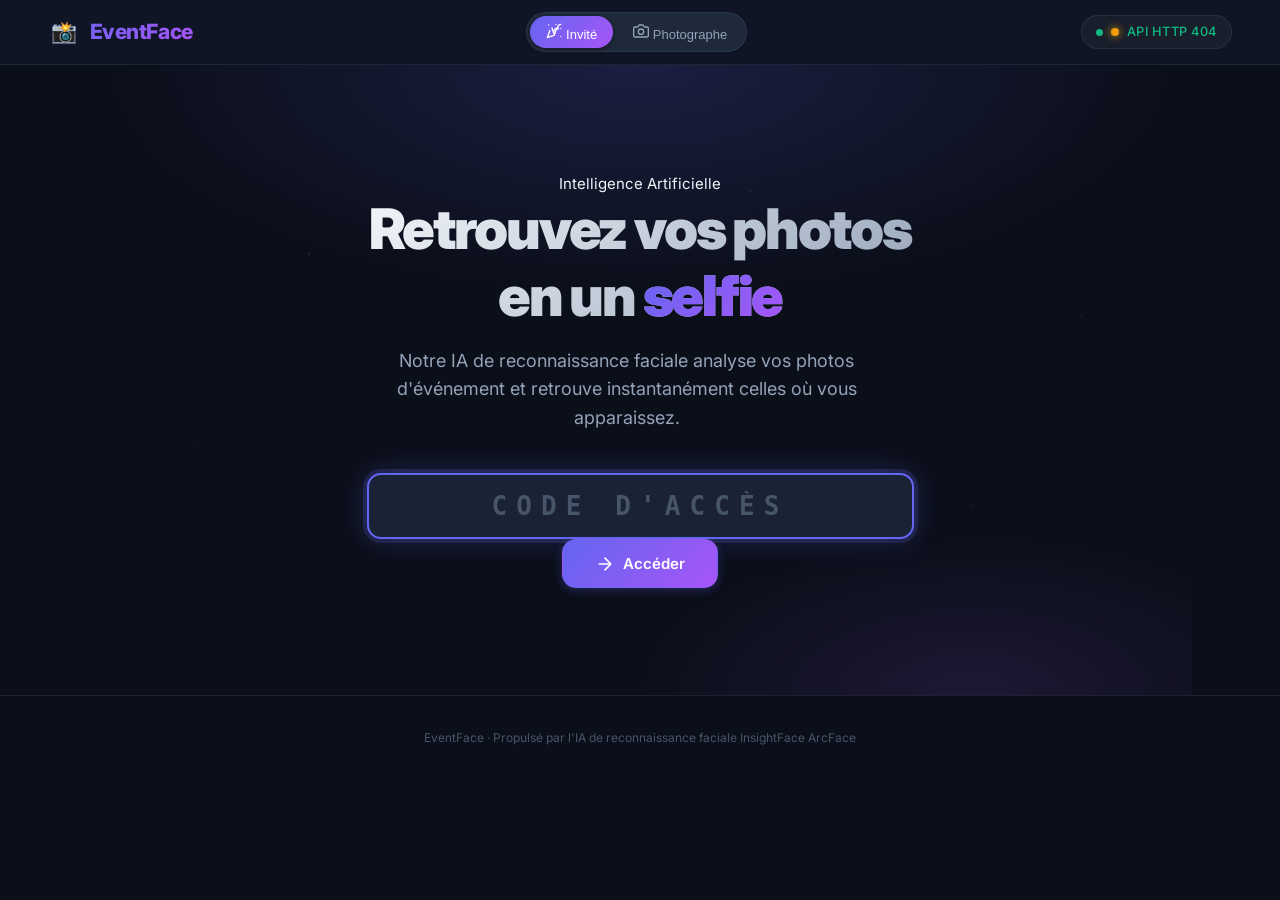
==== commit b277b8f6: "feat(nginx): configure nginx reverse proxy for api/v1 with 100M upload limit and cache busting" ====
--- a/frontend/index.html
+++ b/frontend/index.html
@@ -14,7 +14,7 @@
   <link rel="icon" type="image/svg+xml" href="data:image/svg+xml,<svg xmlns='http://www.w3.org/2000/svg' viewBox='0 0 100 100'><text y='.9em' font-size='90'>📸</text></svg>" />
 
   <!-- Stylesheet -->
-  <link rel="stylesheet" href="css/style.css" />
+  <link rel="stylesheet" href="css/style.css?v=2.2" />
 </head>
 <body>
 
@@ -477,7 +477,7 @@
   <!-- ============================================================
        APPLICATION SCRIPT
        ============================================================ -->
-  <script src="js/app.js"></script>
+  <script src="js/app.js?v=2.2"></script>
 
 </body>
 </html>
